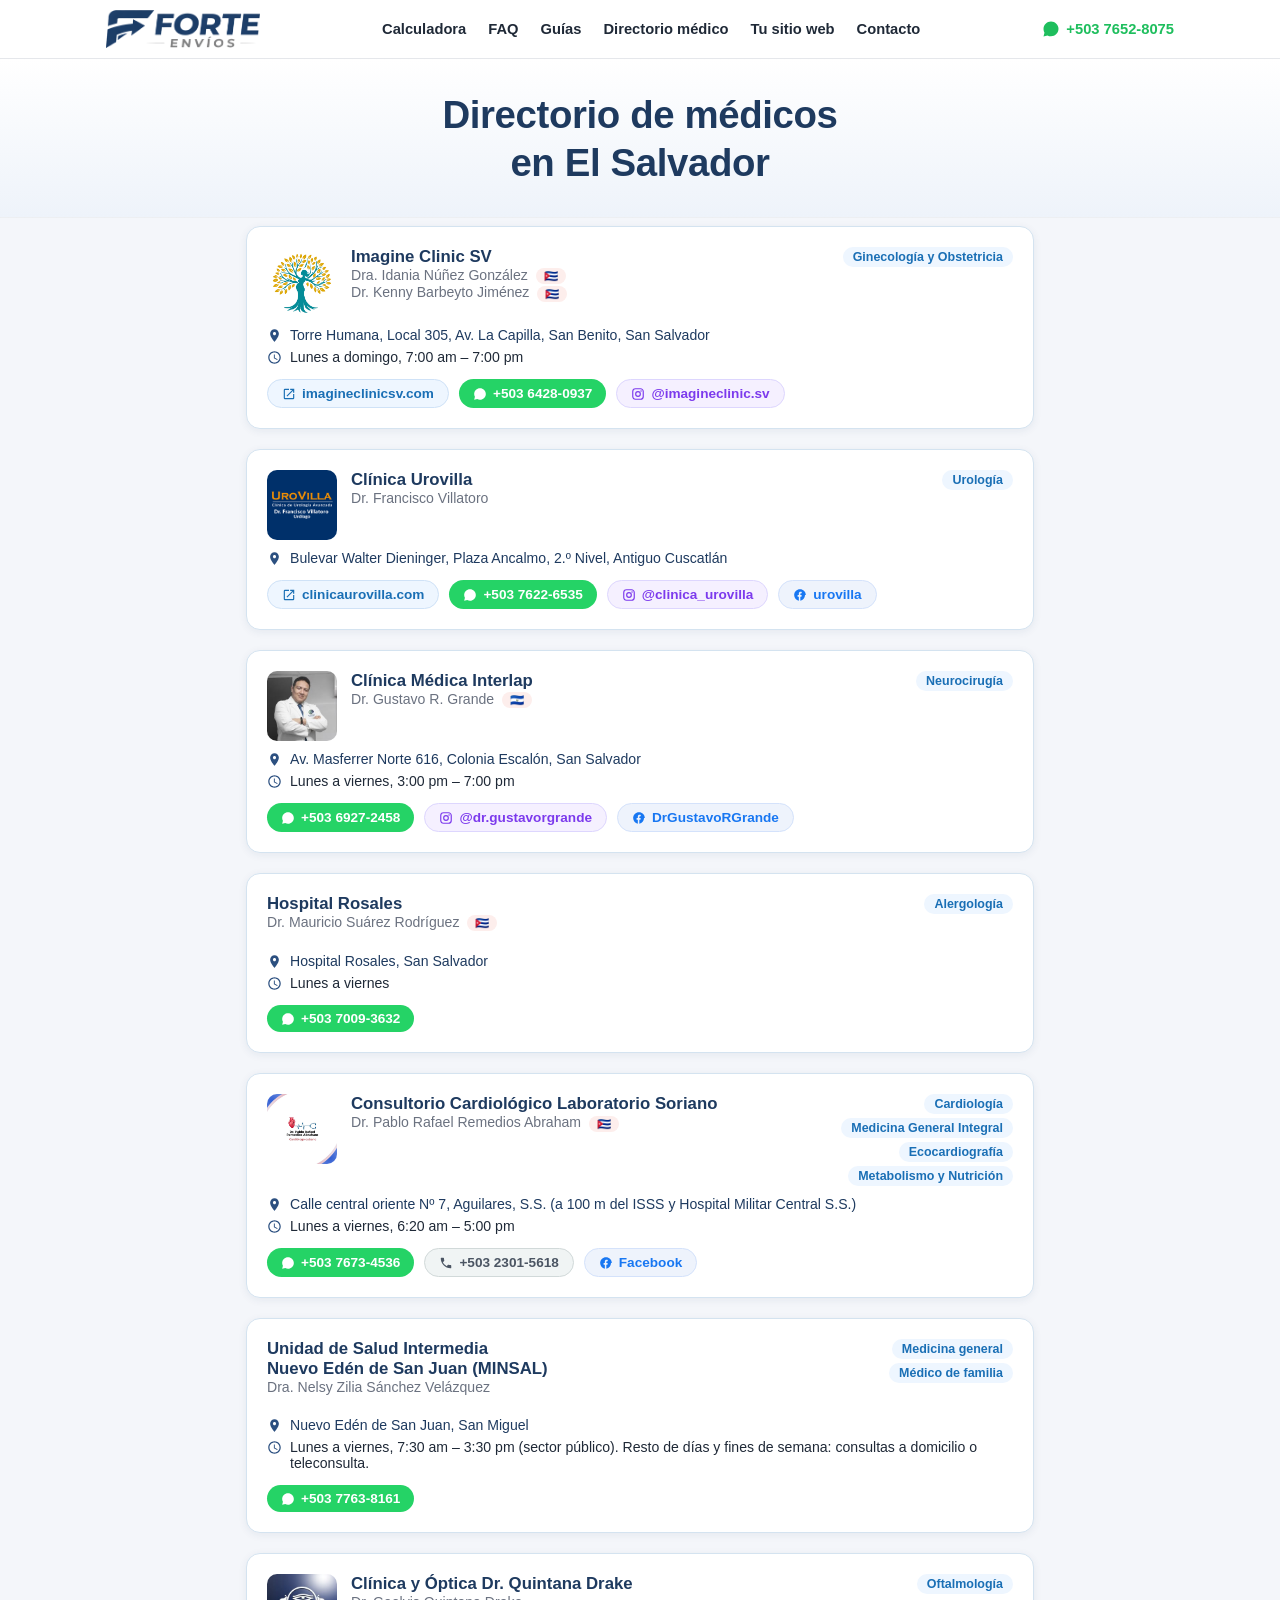
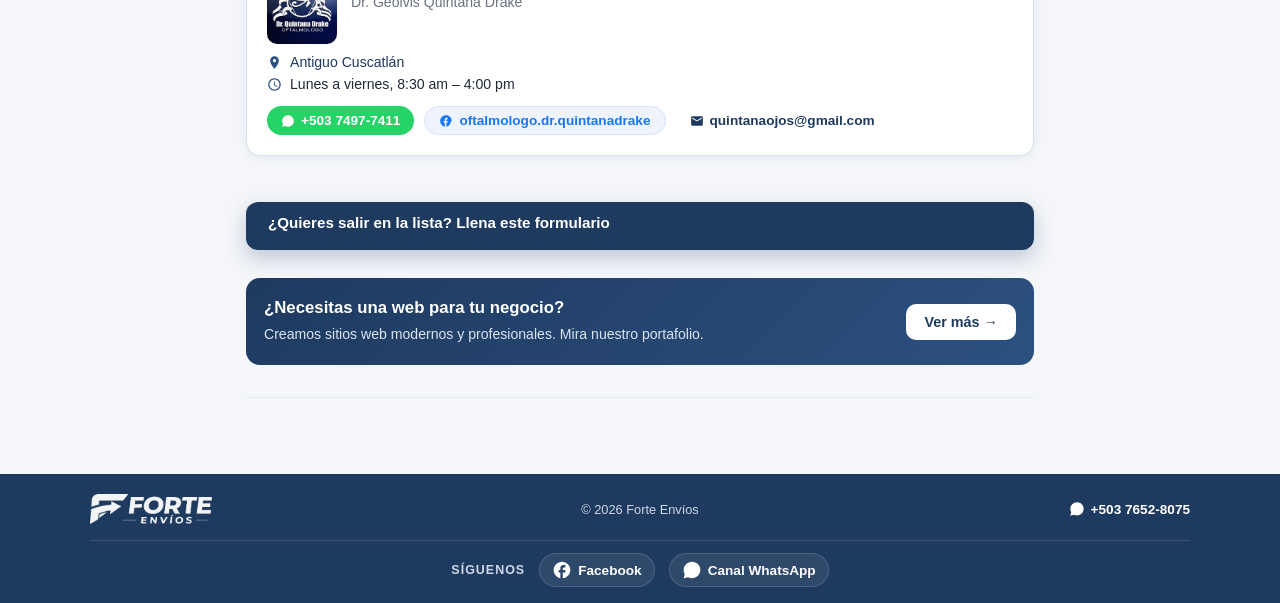
==== directorio-medicos/index.html @ c2eec3a2 "directorio: añade Dra. Nelsy Sánchez y Dr. Quintana Drake; campo Origen y unifica enlaces Facebook" ====
<!DOCTYPE html>
<html lang="es">
<head>
  <meta charset="UTF-8" />
  <meta name="viewport" content="width=device-width, initial-scale=1.0" />
  <title>Directorio de médicos en El Salvador · Forte Envíos</title>
  <meta name="description" content="Directorio de médicos que ejercen en El Salvador. Encuentra especialistas o regístrate si eres profesional de la salud." />
  <meta name="theme-color" content="#1e3a5f" />
  <link rel="icon" type="image/png" href="../logo.png" />
  <link rel="stylesheet" href="../styles.css" />
</head>
<body>
  <header class="site-header">
    <div class="container header-inner">
      <a href="../index.html"><img src="../logo.png" alt="Forte Envíos" class="logo" /></a>
      <nav class="site-nav" id="siteNav" aria-label="Navegación principal">
        <a href="../index.html#calculadora" class="nav-link">Calculadora</a>
        <a href="../index.html#faq" class="nav-link">FAQ</a>
        <a href="../guias/index.html" class="nav-link">Guías</a>
        <a href="index.html" class="nav-link active">Directorio médico</a>
        <a href="../web/index.html" class="nav-link">Tu sitio web</a>
        <a href="../contacto.html" class="nav-link">Contacto</a>
      </nav>
      <div class="header-actions">
        <a href="https://wa.me/50376528075" target="_blank" rel="noopener" class="wa-link">
          <svg viewBox="0 0 24 24" width="18" height="18" fill="currentColor" aria-hidden="true"><path d="M17.5 14.4c-.3-.1-1.7-.8-1.9-.9-.3-.1-.5-.1-.7.1s-.8.9-.9 1.1c-.2.2-.3.2-.6.1s-1.2-.4-2.2-1.4c-.8-.7-1.4-1.6-1.5-1.9-.2-.3 0-.4.1-.6.1-.1.3-.3.4-.5.1-.2.2-.3.3-.5.1-.2 0-.4 0-.5s-.7-1.7-1-2.3c-.3-.6-.5-.5-.7-.5h-.6c-.2 0-.5.1-.8.4-.3.3-1.1 1.1-1.1 2.6 0 1.5 1.1 3 1.3 3.2.2.2 2.2 3.3 5.3 4.7.7.3 1.3.5 1.7.6.7.2 1.4.2 1.9.1.6-.1 1.7-.7 2-1.4.3-.7.3-1.3.2-1.4-.1-.1-.3-.2-.6-.3zM12 2C6.5 2 2 6.5 2 12c0 1.8.5 3.5 1.3 4.9L2 22l5.3-1.4c1.4.8 3 1.2 4.7 1.2 5.5 0 10-4.5 10-10S17.5 2 12 2z"/></svg>
          <span class="wa-number">+503 7652-8075</span>
        </a>
        <button type="button" class="nav-burger" id="navBurger" aria-label="Abrir menú" aria-expanded="false" aria-controls="siteNav">
          <svg viewBox="0 0 24 24" width="22" height="22" fill="currentColor" aria-hidden="true"><path d="M3 18h18v-2H3v2zm0-5h18v-2H3v2zm0-7v2h18V6H3z"/></svg>
        </button>
      </div>
    </div>
  </header>

  <main>
    <section class="hero">
      <div class="container">
        <h1>Directorio de médicos<br />en El Salvador</h1>
      </div>
    </section>

    <section class="guias-wrap">
      <div class="container">

        <div class="dir-grid">

          <div class="dir-card">
            <div class="dir-card-header">
              <img src="logo-imagine.png" alt="Logo Imagine Clinic SV" class="dir-card-logo" />
              <div class="dir-card-header-text">
                <div class="dir-card-title-row">
                  <p class="dir-card-name"><a href="https://imagineclinicsv.com/" target="_blank" rel="noopener">Imagine Clinic SV</a></p>
                  <span class="dir-card-tag">Ginecología y Obstetricia</span>
                </div>
                <p class="dir-card-doctors">Dra. Idania Núñez González <span class="dir-card-flag">🇨🇺</span><br />Dr. Kenny Barbeyto Jiménez <span class="dir-card-flag">🇨🇺</span></p>
              </div>
            </div>
            <div class="dir-card-info">
              <div class="dir-card-row">
                <svg viewBox="0 0 24 24" width="15" height="15" fill="currentColor"><path d="M12 2C8.13 2 5 5.13 5 9c0 5.25 7 13 7 13s7-7.75 7-13c0-3.87-3.13-7-7-7zm0 9.5c-1.38 0-2.5-1.12-2.5-2.5s1.12-2.5 2.5-2.5 2.5 1.12 2.5 2.5-1.12 2.5-2.5 2.5z"/></svg>
                <span><a href="https://maps.app.goo.gl/qd75NjP4YkEw2wSQ6" target="_blank" rel="noopener">Torre Humana, Local 305, Av. La Capilla, San Benito, San Salvador</a></span>
              </div>
              <div class="dir-card-row">
                <svg viewBox="0 0 24 24" width="15" height="15" fill="currentColor"><path d="M11.99 2C6.47 2 2 6.48 2 12s4.47 10 9.99 10C17.52 22 22 17.52 22 12S17.52 2 11.99 2zM12 20c-4.42 0-8-3.58-8-8s3.58-8 8-8 8 3.58 8 8-3.58 8-8 8zm.5-13H11v6l5.25 3.15.75-1.23-4.5-2.67V7z"/></svg>
                <span>Lunes a domingo, 7:00 am – 7:00 pm</span>
              </div>
            </div>
            <div class="dir-card-links">
              <a href="https://imagineclinicsv.com/" target="_blank" rel="noopener" class="dir-card-link web">
                <svg viewBox="0 0 24 24" width="14" height="14" fill="currentColor"><path d="M19 19H5V5h7V3H5a2 2 0 0 0-2 2v14a2 2 0 0 0 2 2h14a2 2 0 0 0 2-2v-7h-2v7zM14 3v2h3.59l-9.83 9.83 1.41 1.41L19 6.41V10h2V3h-7z"/></svg>
                imagineclinicsv.com
              </a>
              <a href="https://wa.me/50364280937" target="_blank" rel="noopener" class="dir-card-link wa">
                <svg viewBox="0 0 24 24" width="14" height="14" fill="currentColor"><path d="M17.5 14.4c-.3-.1-1.7-.8-1.9-.9-.3-.1-.5-.1-.7.1s-.8.9-.9 1.1c-.2.2-.3.2-.6.1s-1.2-.4-2.2-1.4c-.8-.7-1.4-1.6-1.5-1.9-.2-.3 0-.4.1-.6.1-.1.3-.3.4-.5.1-.2.2-.3.3-.5.1-.2 0-.4 0-.5s-.7-1.7-1-2.3c-.3-.6-.5-.5-.7-.5h-.6c-.2 0-.5.1-.8.4-.3.3-1.1 1.1-1.1 2.6 0 1.5 1.1 3 1.3 3.2.2.2 2.2 3.3 5.3 4.7.7.3 1.3.5 1.7.6.7.2 1.4.2 1.9.1.6-.1 1.7-.7 2-1.4.3-.7.3-1.3.2-1.4-.1-.1-.3-.2-.6-.3zM12 2C6.5 2 2 6.5 2 12c0 1.8.5 3.5 1.3 4.9L2 22l5.3-1.4c1.4.8 3 1.2 4.7 1.2 5.5 0 10-4.5 10-10S17.5 2 12 2z"/></svg>
                +503 6428-0937
              </a>
              <a href="https://www.instagram.com/imagineclinic.sv" target="_blank" rel="noopener" class="dir-card-link ig">
                <svg viewBox="0 0 24 24" width="14" height="14" fill="currentColor"><path d="M7.8 2h8.4C19.4 2 22 4.6 22 7.8v8.4a5.8 5.8 0 0 1-5.8 5.8H7.8C4.6 22 2 19.4 2 16.2V7.8A5.8 5.8 0 0 1 7.8 2zm-.2 2A3.6 3.6 0 0 0 4 7.6v8.8C4 18.39 5.61 20 7.6 20h8.8a3.6 3.6 0 0 0 3.6-3.6V7.6C20 5.61 18.39 4 16.4 4H7.6zm9.65 1.5a1.25 1.25 0 0 1 1.25 1.25A1.25 1.25 0 0 1 17.25 8 1.25 1.25 0 0 1 16 6.75a1.25 1.25 0 0 1 1.25-1.25zM12 7a5 5 0 0 1 5 5 5 5 0 0 1-5 5 5 5 0 0 1-5-5 5 5 0 0 1 5-5zm0 2a3 3 0 0 0-3 3 3 3 0 0 0 3 3 3 3 0 0 0 3-3 3 3 0 0 0-3-3z"/></svg>
                @imagineclinic.sv
              </a>
            </div>
          </div>

          <div class="dir-card">
            <div class="dir-card-header">
              <img src="logo_urovilla.png" alt="Logo Clínica Urovilla" class="dir-card-logo" />
              <div class="dir-card-header-text">
                <div class="dir-card-title-row">
                  <p class="dir-card-name"><a href="https://clinicaurovilla.com/" target="_blank" rel="noopener">Clínica Urovilla</a></p>
                  <span class="dir-card-tag">Urología</span>
                </div>
                <p class="dir-card-doctors">Dr. Francisco Villatoro</p>
              </div>
            </div>
            <div class="dir-card-info">
              <div class="dir-card-row">
                <svg viewBox="0 0 24 24" width="15" height="15" fill="currentColor"><path d="M12 2C8.13 2 5 5.13 5 9c0 5.25 7 13 7 13s7-7.75 7-13c0-3.87-3.13-7-7-7zm0 9.5c-1.38 0-2.5-1.12-2.5-2.5s1.12-2.5 2.5-2.5 2.5 1.12 2.5 2.5-1.12 2.5-2.5 2.5z"/></svg>
                <span><a href="https://www.google.com/maps/search/?api=1&query=Clínica+Urovilla+Plaza+Ancalmo+Antiguo+Cuscatlán" target="_blank" rel="noopener">Bulevar Walter Dieninger, Plaza Ancalmo, 2.º Nivel, Antiguo Cuscatlán</a></span>
              </div>
            </div>
            <div class="dir-card-links">
              <a href="https://clinicaurovilla.com/" target="_blank" rel="noopener" class="dir-card-link web">
                <svg viewBox="0 0 24 24" width="14" height="14" fill="currentColor"><path d="M19 19H5V5h7V3H5a2 2 0 0 0-2 2v14a2 2 0 0 0 2 2h14a2 2 0 0 0 2-2v-7h-2v7zM14 3v2h3.59l-9.83 9.83 1.41 1.41L19 6.41V10h2V3h-7z"/></svg>
                clinicaurovilla.com
              </a>
              <a href="https://wa.me/50376226535" target="_blank" rel="noopener" class="dir-card-link wa">
                <svg viewBox="0 0 24 24" width="14" height="14" fill="currentColor"><path d="M17.5 14.4c-.3-.1-1.7-.8-1.9-.9-.3-.1-.5-.1-.7.1s-.8.9-.9 1.1c-.2.2-.3.2-.6.1s-1.2-.4-2.2-1.4c-.8-.7-1.4-1.6-1.5-1.9-.2-.3 0-.4.1-.6.1-.1.3-.3.4-.5.1-.2.2-.3.3-.5.1-.2 0-.4 0-.5s-.7-1.7-1-2.3c-.3-.6-.5-.5-.7-.5h-.6c-.2 0-.5.1-.8.4-.3.3-1.1 1.1-1.1 2.6 0 1.5 1.1 3 1.3 3.2.2.2 2.2 3.3 5.3 4.7.7.3 1.3.5 1.7.6.7.2 1.4.2 1.9.1.6-.1 1.7-.7 2-1.4.3-.7.3-1.3.2-1.4-.1-.1-.3-.2-.6-.3zM12 2C6.5 2 2 6.5 2 12c0 1.8.5 3.5 1.3 4.9L2 22l5.3-1.4c1.4.8 3 1.2 4.7 1.2 5.5 0 10-4.5 10-10S17.5 2 12 2z"/></svg>
                +503 7622-6535
              </a>
              <a href="https://www.instagram.com/clinica_urovilla" target="_blank" rel="noopener" class="dir-card-link ig">
                <svg viewBox="0 0 24 24" width="14" height="14" fill="currentColor"><path d="M7.8 2h8.4C19.4 2 22 4.6 22 7.8v8.4a5.8 5.8 0 0 1-5.8 5.8H7.8C4.6 22 2 19.4 2 16.2V7.8A5.8 5.8 0 0 1 7.8 2zm-.2 2A3.6 3.6 0 0 0 4 7.6v8.8C4 18.39 5.61 20 7.6 20h8.8a3.6 3.6 0 0 0 3.6-3.6V7.6C20 5.61 18.39 4 16.4 4H7.6zm9.65 1.5a1.25 1.25 0 0 1 1.25 1.25A1.25 1.25 0 0 1 17.25 8 1.25 1.25 0 0 1 16 6.75a1.25 1.25 0 0 1 1.25-1.25zM12 7a5 5 0 0 1 5 5 5 5 0 0 1-5 5 5 5 0 0 1-5-5 5 5 0 0 1 5-5zm0 2a3 3 0 0 0-3 3 3 3 0 0 0 3 3 3 3 0 0 0 3-3 3 3 0 0 0-3-3z"/></svg>
                @clinica_urovilla
              </a>
              <a href="https://www.facebook.com/urovilla" target="_blank" rel="noopener" class="dir-card-link fb">
                <svg viewBox="0 0 24 24" width="14" height="14" fill="currentColor"><path d="M22 12c0-5.52-4.48-10-10-10S2 6.48 2 12c0 4.84 3.44 8.87 8 9.8v-6.93H7.9V12H10V9.85c0-2.07 1.23-3.22 3.12-3.22.9 0 1.85.16 1.85.16v2.04h-1.04c-1.03 0-1.35.64-1.35 1.3V12h2.3l-.37 2.87h-1.93v6.93c4.56-.93 8-4.96 8-9.8z"/></svg>
                urovilla
              </a>
            </div>
          </div>

          <div class="dir-card">
            <div class="dir-card-header">
              <img src="gustavorgrande.jpg" alt="Logo Clínica Interlap" class="dir-card-logo" />
              <div class="dir-card-header-text">
                <div class="dir-card-title-row">
                  <p class="dir-card-name">Clínica Médica Interlap</p>
                  <span class="dir-card-tag">Neurocirugía</span>
                </div>
                <p class="dir-card-doctors">Dr. Gustavo R. Grande <span class="dir-card-flag">🇸🇻</span></p>
              </div>
            </div>
            <div class="dir-card-info">
              <div class="dir-card-row">
                <svg viewBox="0 0 24 24" width="15" height="15" fill="currentColor"><path d="M12 2C8.13 2 5 5.13 5 9c0 5.25 7 13 7 13s7-7.75 7-13c0-3.87-3.13-7-7-7zm0 9.5c-1.38 0-2.5-1.12-2.5-2.5s1.12-2.5 2.5-2.5 2.5 1.12 2.5 2.5-1.12 2.5-2.5 2.5z"/></svg>
                <span><a href="https://www.google.com/maps/search/?api=1&query=Av+Masferrer+Norte+616+Colonia+Escalón+San+Salvador" target="_blank" rel="noopener">Av. Masferrer Norte 616, Colonia Escalón, San Salvador</a></span>
              </div>
              <div class="dir-card-row">
                <svg viewBox="0 0 24 24" width="15" height="15" fill="currentColor"><path d="M11.99 2C6.47 2 2 6.48 2 12s4.47 10 9.99 10C17.52 22 22 17.52 22 12S17.52 2 11.99 2zM12 20c-4.42 0-8-3.58-8-8s3.58-8 8-8 8 3.58 8 8-3.58 8-8 8zm.5-13H11v6l5.25 3.15.75-1.23-4.5-2.67V7z"/></svg>
                <span>Lunes a viernes, 3:00 pm – 7:00 pm</span>
              </div>
            </div>
            <div class="dir-card-links">
              <a href="https://wa.me/50369272458" target="_blank" rel="noopener" class="dir-card-link wa">
                <svg viewBox="0 0 24 24" width="14" height="14" fill="currentColor"><path d="M17.5 14.4c-.3-.1-1.7-.8-1.9-.9-.3-.1-.5-.1-.7.1s-.8.9-.9 1.1c-.2.2-.3.2-.6.1s-1.2-.4-2.2-1.4c-.8-.7-1.4-1.6-1.5-1.9-.2-.3 0-.4.1-.6.1-.1.3-.3.4-.5.1-.2.2-.3.3-.5.1-.2 0-.4 0-.5s-.7-1.7-1-2.3c-.3-.6-.5-.5-.7-.5h-.6c-.2 0-.5.1-.8.4-.3.3-1.1 1.1-1.1 2.6 0 1.5 1.1 3 1.3 3.2.2.2 2.2 3.3 5.3 4.7.7.3 1.3.5 1.7.6.7.2 1.4.2 1.9.1.6-.1 1.7-.7 2-1.4.3-.7.3-1.3.2-1.4-.1-.1-.3-.2-.6-.3zM12 2C6.5 2 2 6.5 2 12c0 1.8.5 3.5 1.3 4.9L2 22l5.3-1.4c1.4.8 3 1.2 4.7 1.2 5.5 0 10-4.5 10-10S17.5 2 12 2z"/></svg>
                +503 6927-2458
              </a>
              <a href="https://www.instagram.com/dr.gustavorgrande" target="_blank" rel="noopener" class="dir-card-link ig">
                <svg viewBox="0 0 24 24" width="14" height="14" fill="currentColor"><path d="M7.8 2h8.4C19.4 2 22 4.6 22 7.8v8.4a5.8 5.8 0 0 1-5.8 5.8H7.8C4.6 22 2 19.4 2 16.2V7.8A5.8 5.8 0 0 1 7.8 2zm-.2 2A3.6 3.6 0 0 0 4 7.6v8.8C4 18.39 5.61 20 7.6 20h8.8a3.6 3.6 0 0 0 3.6-3.6V7.6C20 5.61 18.39 4 16.4 4H7.6zm9.65 1.5a1.25 1.25 0 0 1 1.25 1.25A1.25 1.25 0 0 1 17.25 8 1.25 1.25 0 0 1 16 6.75a1.25 1.25 0 0 1 1.25-1.25zM12 7a5 5 0 0 1 5 5 5 5 0 0 1-5 5 5 5 0 0 1-5-5 5 5 0 0 1 5-5zm0 2a3 3 0 0 0-3 3 3 3 0 0 0 3 3 3 3 0 0 0 3-3 3 3 0 0 0-3-3z"/></svg>
                @dr.gustavorgrande
              </a>
              <a href="https://www.facebook.com/DrGustavoRGrande" target="_blank" rel="noopener" class="dir-card-link fb">
                <svg viewBox="0 0 24 24" width="14" height="14" fill="currentColor"><path d="M22 12c0-5.52-4.48-10-10-10S2 6.48 2 12c0 4.84 3.44 8.87 8 9.8v-6.93H7.9V12H10V9.85c0-2.07 1.23-3.22 3.12-3.22.9 0 1.85.16 1.85.16v2.04h-1.04c-1.03 0-1.35.64-1.35 1.3V12h2.3l-.37 2.87h-1.93v6.93c4.56-.93 8-4.96 8-9.8z"/></svg>
                DrGustavoRGrande
              </a>
            </div>
          </div>

          <div class="dir-card">
            <div class="dir-card-header">
              <div class="dir-card-header-text">
                <div class="dir-card-title-row">
                  <p class="dir-card-name">Hospital Rosales</p>
                  <span class="dir-card-tag">Alergología</span>
                </div>
                <p class="dir-card-doctors">Dr. Mauricio Suárez Rodríguez <span class="dir-card-flag">🇨🇺</span></p>
              </div>
            </div>
            <div class="dir-card-info">
              <div class="dir-card-row">
                <svg viewBox="0 0 24 24" width="15" height="15" fill="currentColor"><path d="M12 2C8.13 2 5 5.13 5 9c0 5.25 7 13 7 13s7-7.75 7-13c0-3.87-3.13-7-7-7zm0 9.5c-1.38 0-2.5-1.12-2.5-2.5s1.12-2.5 2.5-2.5 2.5 1.12 2.5 2.5-1.12 2.5-2.5 2.5z"/></svg>
                <span><a href="https://maps.app.goo.gl/Pau7nBeezrqcH7m1A" target="_blank" rel="noopener">Hospital Rosales, San Salvador</a></span>
              </div>
              <div class="dir-card-row">
                <svg viewBox="0 0 24 24" width="15" height="15" fill="currentColor"><path d="M11.99 2C6.47 2 2 6.48 2 12s4.47 10 9.99 10C17.52 22 22 17.52 22 12S17.52 2 11.99 2zM12 20c-4.42 0-8-3.58-8-8s3.58-8 8-8 8 3.58 8 8-3.58 8-8 8zm.5-13H11v6l5.25 3.15.75-1.23-4.5-2.67V7z"/></svg>
                <span>Lunes a viernes</span>
              </div>
            </div>
            <div class="dir-card-links">
              <a href="https://wa.me/50370093632" target="_blank" rel="noopener" class="dir-card-link wa">
                <svg viewBox="0 0 24 24" width="14" height="14" fill="currentColor"><path d="M17.5 14.4c-.3-.1-1.7-.8-1.9-.9-.3-.1-.5-.1-.7.1s-.8.9-.9 1.1c-.2.2-.3.2-.6.1s-1.2-.4-2.2-1.4c-.8-.7-1.4-1.6-1.5-1.9-.2-.3 0-.4.1-.6.1-.1.3-.3.4-.5.1-.2.2-.3.3-.5.1-.2 0-.4 0-.5s-.7-1.7-1-2.3c-.3-.6-.5-.5-.7-.5h-.6c-.2 0-.5.1-.8.4-.3.3-1.1 1.1-1.1 2.6 0 1.5 1.1 3 1.3 3.2.2.2 2.2 3.3 5.3 4.7.7.3 1.3.5 1.7.6.7.2 1.4.2 1.9.1.6-.1 1.7-.7 2-1.4.3-.7.3-1.3.2-1.4-.1-.1-.3-.2-.6-.3zM12 2C6.5 2 2 6.5 2 12c0 1.8.5 3.5 1.3 4.9L2 22l5.3-1.4c1.4.8 3 1.2 4.7 1.2 5.5 0 10-4.5 10-10S17.5 2 12 2z"/></svg>
                +503 7009-3632
              </a>
            </div>
          </div>

          <!-- Dr. Pablo Rafael Remedios Abraham -->
          <div class="dir-card">
            <div class="dir-card-header">
              <img src="pablorafael.jpg" alt="Dr. Pablo Rafael Remedios Abraham" class="dir-card-logo" />
              <div class="dir-card-header-text">
                <div class="dir-card-title-row" style="align-items:flex-start">
                  <div>
                    <p class="dir-card-name"><a href="https://www.facebook.com/share/18sqmygfj1/" target="_blank" rel="noopener">Consultorio Cardiológico Laboratorio Soriano</a></p>
                    <p class="dir-card-doctors">Dr. Pablo Rafael Remedios Abraham <span class="dir-card-flag">🇨🇺</span></p>
                  </div>
                  <div style="display:flex;flex-direction:column;align-items:flex-end;gap:4px;flex-shrink:0">
                    <span class="dir-card-tag">Cardiología</span>
                    <span class="dir-card-tag">Medicina General Integral</span>
                    <span class="dir-card-tag">Ecocardiografía</span>
                    <span class="dir-card-tag">Metabolismo y Nutrición</span>
                  </div>
                </div>
              </div>
            </div>
            <div class="dir-card-info">
              <div class="dir-card-row">
                <svg viewBox="0 0 24 24" width="15" height="15" fill="currentColor"><path d="M12 2C8.13 2 5 5.13 5 9c0 5.25 7 13 7 13s7-7.75 7-13c0-3.87-3.13-7-7-7zm0 9.5c-1.38 0-2.5-1.12-2.5-2.5s1.12-2.5 2.5-2.5 2.5 1.12 2.5 2.5-1.12 2.5-2.5 2.5z"/></svg>
                <span><a href="https://www.google.com/maps/search/?api=1&query=Calle+central+oriente+Nº+7+Aguilares+San+Salvador" target="_blank" rel="noopener">Calle central oriente Nº 7, Aguilares, S.S. (a 100 m del ISSS y Hospital Militar Central S.S.)</a></span>
              </div>
              <div class="dir-card-row">
                <svg viewBox="0 0 24 24" width="15" height="15" fill="currentColor"><path d="M11.99 2C6.47 2 2 6.48 2 12s4.47 10 9.99 10C17.52 22 22 17.52 22 12S17.52 2 11.99 2zM12 20c-4.42 0-8-3.58-8-8s3.58-8 8-8 8 3.58 8 8-3.58 8-8 8zm.5-13H11v6l5.25 3.15.75-1.23-4.5-2.67V7z"/></svg>
                <span>Lunes a viernes, 6:20 am – 5:00 pm</span>
              </div>
            </div>
            <div class="dir-card-links">
              <a href="https://wa.me/50376734536" target="_blank" rel="noopener" class="dir-card-link wa">
                <svg viewBox="0 0 24 24" width="14" height="14" fill="currentColor"><path d="M17.5 14.4c-.3-.1-1.7-.8-1.9-.9-.3-.1-.5-.1-.7.1s-.8.9-.9 1.1c-.2.2-.3.2-.6.1s-1.2-.4-2.2-1.4c-.8-.7-1.4-1.6-1.5-1.9-.2-.3 0-.4.1-.6.1-.1.3-.3.4-.5.1-.2.2-.3.3-.5.1-.2 0-.4 0-.5s-.7-1.7-1-2.3c-.3-.6-.5-.5-.7-.5h-.6c-.2 0-.5.1-.8.4-.3.3-1.1 1.1-1.1 2.6 0 1.5 1.1 3 1.3 3.2.2.2 2.2 3.3 5.3 4.7.7.3 1.3.5 1.7.6.7.2 1.4.2 1.9.1.6-.1 1.7-.7 2-1.4.3-.7.3-1.3.2-1.4-.1-.1-.3-.2-.6-.3zM12 2C6.5 2 2 6.5 2 12c0 1.8.5 3.5 1.3 4.9L2 22l5.3-1.4c1.4.8 3 1.2 4.7 1.2 5.5 0 10-4.5 10-10S17.5 2 12 2z"/></svg>
                +503 7673-4536
              </a>
              <a href="tel:+50323015618" class="dir-card-link tel">
                <svg viewBox="0 0 24 24" width="14" height="14" fill="currentColor"><path d="M6.62 10.79c1.44 2.83 3.76 5.14 6.59 6.59l2.2-2.2c.27-.27.67-.36 1.02-.24 1.12.37 2.33.57 3.57.57.55 0 1 .45 1 1V20c0 .55-.45 1-1 1-9.39 0-17-7.61-17-17 0-.55.45-1 1-1h3.5c.55 0 1 .45 1 1 0 1.25.2 2.45.57 3.57.11.35.03.74-.25 1.02l-2.2 2.2z"/></svg>
                +503 2301-5618
              </a>
              <a href="https://www.facebook.com/share/18sqmygfj1/" target="_blank" rel="noopener" class="dir-card-link fb">
                <svg viewBox="0 0 24 24" width="14" height="14" fill="currentColor"><path d="M22 12c0-5.52-4.48-10-10-10S2 6.48 2 12c0 4.84 3.44 8.87 8 9.8v-6.93H7.9V12H10V9.85c0-2.07 1.23-3.22 3.12-3.22.9 0 1.85.16 1.85.16v2.04h-1.04c-1.03 0-1.35.64-1.35 1.3V12h2.3l-.37 2.87h-1.93v6.93c4.56-.93 8-4.96 8-9.8z"/></svg>
                Facebook
              </a>
            </div>
          </div>

          <div class="dir-card">
            <div class="dir-card-header">
              <div class="dir-card-header-text">
                <div class="dir-card-title-row" style="align-items:flex-start">
                  <div>
                    <p class="dir-card-name">Unidad de Salud Intermedia<br />Nuevo Edén de San Juan (MINSAL)</p>
                    <p class="dir-card-doctors">Dra. Nelsy Zilia Sánchez Velázquez</p>
                  </div>
                  <div style="display:flex;flex-direction:column;align-items:flex-end;gap:4px;flex-shrink:0">
                    <span class="dir-card-tag">Medicina general</span>
                    <span class="dir-card-tag">Médico de familia</span>
                  </div>
                </div>
              </div>
            </div>
            <div class="dir-card-info">
              <div class="dir-card-row">
                <svg viewBox="0 0 24 24" width="15" height="15" fill="currentColor"><path d="M12 2C8.13 2 5 5.13 5 9c0 5.25 7 13 7 13s7-7.75 7-13c0-3.87-3.13-7-7-7zm0 9.5c-1.38 0-2.5-1.12-2.5-2.5s1.12-2.5 2.5-2.5 2.5 1.12 2.5 2.5-1.12 2.5-2.5 2.5z"/></svg>
                <span><a href="https://www.google.com/maps/search/?api=1&query=Unidad+de+Salud+Nuevo+Edén+de+San+Juan+San+Miguel" target="_blank" rel="noopener">Nuevo Edén de San Juan, San Miguel</a></span>
              </div>
              <div class="dir-card-row">
                <svg viewBox="0 0 24 24" width="15" height="15" fill="currentColor"><path d="M11.99 2C6.47 2 2 6.48 2 12s4.47 10 9.99 10C17.52 22 22 17.52 22 12S17.52 2 11.99 2zM12 20c-4.42 0-8-3.58-8-8s3.58-8 8-8 8 3.58 8 8-3.58 8-8 8zm.5-13H11v6l5.25 3.15.75-1.23-4.5-2.67V7z"/></svg>
                <span>Lunes a viernes, 7:30 am – 3:30 pm (sector público). Resto de días y fines de semana: consultas a domicilio o teleconsulta.</span>
              </div>
            </div>
            <div class="dir-card-links">
              <a href="https://wa.me/50377638161" target="_blank" rel="noopener" class="dir-card-link wa">
                <svg viewBox="0 0 24 24" width="14" height="14" fill="currentColor"><path d="M17.5 14.4c-.3-.1-1.7-.8-1.9-.9-.3-.1-.5-.1-.7.1s-.8.9-.9 1.1c-.2.2-.3.2-.6.1s-1.2-.4-2.2-1.4c-.8-.7-1.4-1.6-1.5-1.9-.2-.3 0-.4.1-.6.1-.1.3-.3.4-.5.1-.2.2-.3.3-.5.1-.2 0-.4 0-.5s-.7-1.7-1-2.3c-.3-.6-.5-.5-.7-.5h-.6c-.2 0-.5.1-.8.4-.3.3-1.1 1.1-1.1 2.6 0 1.5 1.1 3 1.3 3.2.2.2 2.2 3.3 5.3 4.7.7.3 1.3.5 1.7.6.7.2 1.4.2 1.9.1.6-.1 1.7-.7 2-1.4.3-.7.3-1.3.2-1.4-.1-.1-.3-.2-.6-.3zM12 2C6.5 2 2 6.5 2 12c0 1.8.5 3.5 1.3 4.9L2 22l5.3-1.4c1.4.8 3 1.2 4.7 1.2 5.5 0 10-4.5 10-10S17.5 2 12 2z"/></svg>
                +503 7763-8161
              </a>
            </div>
          </div>

          <div class="dir-card">
            <div class="dir-card-header">
              <img src="drquintanadrake.jpg" alt="Logo Clínica y Óptica Dr. Quintana Drake" class="dir-card-logo" />
              <div class="dir-card-header-text">
                <div class="dir-card-title-row">
                  <p class="dir-card-name"><a href="https://www.facebook.com/oftalmologo.dr.quintanadrake/" target="_blank" rel="noopener">Clínica y Óptica Dr. Quintana Drake</a></p>
                  <span class="dir-card-tag">Oftalmología</span>
                </div>
                <p class="dir-card-doctors">Dr. Geolvis Quintana Drake</p>
              </div>
            </div>
            <div class="dir-card-info">
              <div class="dir-card-row">
                <svg viewBox="0 0 24 24" width="15" height="15" fill="currentColor"><path d="M12 2C8.13 2 5 5.13 5 9c0 5.25 7 13 7 13s7-7.75 7-13c0-3.87-3.13-7-7-7zm0 9.5c-1.38 0-2.5-1.12-2.5-2.5s1.12-2.5 2.5-2.5 2.5 1.12 2.5 2.5-1.12 2.5-2.5 2.5z"/></svg>
                <span><a href="https://www.google.com/maps/search/?api=1&query=Clínica+y+Óptica+Dr+Quintana+Drake+Antiguo+Cuscatlán" target="_blank" rel="noopener">Antiguo Cuscatlán</a></span>
              </div>
              <div class="dir-card-row">
                <svg viewBox="0 0 24 24" width="15" height="15" fill="currentColor"><path d="M11.99 2C6.47 2 2 6.48 2 12s4.47 10 9.99 10C17.52 22 22 17.52 22 12S17.52 2 11.99 2zM12 20c-4.42 0-8-3.58-8-8s3.58-8 8-8 8 3.58 8 8-3.58 8-8 8zm.5-13H11v6l5.25 3.15.75-1.23-4.5-2.67V7z"/></svg>
                <span>Lunes a viernes, 8:30 am – 4:00 pm</span>
              </div>
            </div>
            <div class="dir-card-links">
              <a href="https://wa.me/50374977411" target="_blank" rel="noopener" class="dir-card-link wa">
                <svg viewBox="0 0 24 24" width="14" height="14" fill="currentColor"><path d="M17.5 14.4c-.3-.1-1.7-.8-1.9-.9-.3-.1-.5-.1-.7.1s-.8.9-.9 1.1c-.2.2-.3.2-.6.1s-1.2-.4-2.2-1.4c-.8-.7-1.4-1.6-1.5-1.9-.2-.3 0-.4.1-.6.1-.1.3-.3.4-.5.1-.2.2-.3.3-.5.1-.2 0-.4 0-.5s-.7-1.7-1-2.3c-.3-.6-.5-.5-.7-.5h-.6c-.2 0-.5.1-.8.4-.3.3-1.1 1.1-1.1 2.6 0 1.5 1.1 3 1.3 3.2.2.2 2.2 3.3 5.3 4.7.7.3 1.3.5 1.7.6.7.2 1.4.2 1.9.1.6-.1 1.7-.7 2-1.4.3-.7.3-1.3.2-1.4-.1-.1-.3-.2-.6-.3zM12 2C6.5 2 2 6.5 2 12c0 1.8.5 3.5 1.3 4.9L2 22l5.3-1.4c1.4.8 3 1.2 4.7 1.2 5.5 0 10-4.5 10-10S17.5 2 12 2z"/></svg>
                +503 7497-7411
              </a>
              <a href="https://www.facebook.com/oftalmologo.dr.quintanadrake/" target="_blank" rel="noopener" class="dir-card-link fb">
                <svg viewBox="0 0 24 24" width="14" height="14" fill="currentColor"><path d="M22 12c0-5.52-4.48-10-10-10S2 6.48 2 12c0 4.84 3.44 8.87 8 9.8v-6.93H7.9V12H10V9.85c0-2.07 1.23-3.22 3.12-3.22.9 0 1.85.16 1.85.16v2.04h-1.04c-1.03 0-1.35.64-1.35 1.3V12h2.3l-.37 2.87h-1.93v6.93c4.56-.93 8-4.96 8-9.8z"/></svg>
                oftalmologo.dr.quintanadrake
              </a>
              <a href="mailto:quintanaojos@gmail.com" class="dir-card-link mail">
                <svg viewBox="0 0 24 24" width="14" height="14" fill="currentColor"><path d="M20 4H4c-1.1 0-2 .9-2 2v12c0 1.1.9 2 2 2h16c1.1 0 2-.9 2-2V6c0-1.1-.9-2-2-2zm0 4-8 5-8-5V6l8 5 8-5v2z"/></svg>
                quintanaojos@gmail.com
              </a>
            </div>
          </div>

        </div>

        <a href="#registro" class="btn btn-navy dir-cta-btn">¿Quieres salir en la lista? Llena este formulario</a>

        <section class="guias-teaser" style="margin-top:28px">
          <div class="guias-teaser-text">
            <h3>¿Necesitas una web para tu negocio?</h3>
            <p>Creamos sitios web modernos y profesionales. Mira nuestro portafolio.</p>
          </div>
          <a href="../web/index.html" class="btn-guias">Ver más <span aria-hidden="true">→</span></a>
        </section>

        <hr class="dir-divider" />

        <div class="article" id="registro" style="display:none">
          <h2>Registro en el directorio</h2>
          <p>Completa el formulario y te escribiremos para confirmar tus datos antes de publicarlos. El directorio es completamente gratuito.</p>

          <form class="dir-form" id="dirForm">
            <div class="dir-field">
              <label for="nombre">Nombre completo</label>
              <input type="text" id="nombre" placeholder="Dr. / Dra." required />
            </div>

            <div class="dir-field">
              <label for="origen">Origen</label>
              <select id="origen" required>
                <option value="" disabled selected>Selecciona</option>
                <option>Cubano/a</option>
                <option>Salvadoreño/a</option>
              </select>
            </div>

            <div class="dir-field">
              <label for="clinica">Nombre de la clínica o consultorio (si aplica)</label>
              <input type="text" id="clinica" placeholder="Ej: Clínica San Rafael" />
            </div>

            <div class="dir-field">
              <label for="principal">¿Cómo quieres aparecer en el directorio?</label>
              <select id="principal" required>
                <option value="" disabled selected>Selecciona</option>
                <option value="nombre">Con mi nombre como médico</option>
                <option value="clinica">Con el nombre de mi clínica</option>
                <option value="ambos">Con ambos</option>
              </select>
            </div>

            <div class="dir-field">
              <label>Especialidad <span style="font-size:.85rem;color:#6b7280">(puedes marcar varias)</span></label>
              <div class="dir-checks">
                <label class="dir-check"><input type="checkbox" name="especialidad" value="Medicina general / Médico de familia" /> Medicina general / Médico de familia</label>
                <label class="dir-check"><input type="checkbox" name="especialidad" value="Pediatría" /> Pediatría</label>
                <label class="dir-check"><input type="checkbox" name="especialidad" value="Ginecología y Obstetricia" /> Ginecología y Obstetricia</label>
                <label class="dir-check"><input type="checkbox" name="especialidad" value="Cardiología" /> Cardiología</label>
                <label class="dir-check"><input type="checkbox" name="especialidad" value="Dermatología" /> Dermatología</label>
                <label class="dir-check"><input type="checkbox" name="especialidad" value="Oftalmología" /> Oftalmología</label>
                <label class="dir-check"><input type="checkbox" name="especialidad" value="Odontología" /> Odontología</label>
                <label class="dir-check"><input type="checkbox" name="especialidad" value="Psicología / Psiquiatría" /> Psicología / Psiquiatría</label>
                <label class="dir-check"><input type="checkbox" name="especialidad" value="Ortopedia y Traumatología" /> Ortopedia y Traumatología</label>
                <label class="dir-check"><input type="checkbox" name="especialidad" value="Neurología" /> Neurología</label>
                <label class="dir-check"><input type="checkbox" name="especialidad" value="Medicina interna" /> Medicina interna</label>
                <label class="dir-check"><input type="checkbox" name="especialidad" value="Cirugía general" /> Cirugía general</label>
                <label class="dir-check"><input type="checkbox" name="especialidad" value="Otra" id="otraCheck" /> Otra</label>
              </div>
            </div>

            <div class="dir-field" id="otraField" style="display:none">
              <label for="otraEsp">Especifica tu especialidad</label>
              <input type="text" id="otraEsp" placeholder="Especialidad" />
            </div>

            <div class="dir-field">
              <label for="zona">Zona o municipio donde atiendes</label>
              <input type="text" id="zona" placeholder="Ej: San Salvador, Santa Ana…" required />
            </div>

            <div class="dir-field">
              <label for="contacto">Teléfono o WhatsApp de contacto</label>
              <input type="tel" id="contacto" placeholder="+503 XXXX-XXXX" required />
            </div>

            <div class="dir-field">
              <label for="tipo">Tipo de consulta</label>
              <select id="tipo" required>
                <option value="" disabled selected>Selecciona</option>
                <option>Consulta privada</option>
                <option>Clínica</option>
                <option>Consulta privada y clínica</option>
              </select>
            </div>

            <div class="dir-field">
              <label for="horario">Horario aproximado</label>
              <input type="text" id="horario" placeholder="Ej: Lunes a viernes, 8am–5pm" />
            </div>

            <div class="dir-field">
              <label for="web">Sitio web (si tienes)</label>
              <input type="url" id="web" placeholder="https://…" />
            </div>

            <div class="dir-field">
              <label for="rrss">Redes sociales (si aplica)</label>
              <input type="text" id="rrss" placeholder="Ej: @nombre en Instagram, Facebook…" />
            </div>

            <div class="dir-checks">
              <label class="dir-check">
                <input type="checkbox" id="domicilio" />
                Hago consultas a domicilio
              </label>
              <label class="dir-check">
                <input type="checkbox" id="teleconsulta" />
                Hago teleconsulta
              </label>
            </div>

            <button type="submit" class="btn btn-navy dir-submit">
              <svg viewBox="0 0 24 24" width="18" height="18" fill="currentColor" aria-hidden="true"><path d="M17.5 14.4c-.3-.1-1.7-.8-1.9-.9-.3-.1-.5-.1-.7.1s-.8.9-.9 1.1c-.2.2-.3.2-.6.1s-1.2-.4-2.2-1.4c-.8-.7-1.4-1.6-1.5-1.9-.2-.3 0-.4.1-.6.1-.1.3-.3.4-.5.1-.2.2-.3.3-.5.1-.2 0-.4 0-.5s-.7-1.7-1-2.3c-.3-.6-.5-.5-.7-.5h-.6c-.2 0-.5.1-.8.4-.3.3-1.1 1.1-1.1 2.6 0 1.5 1.1 3 1.3 3.2.2.2 2.2 3.3 5.3 4.7.7.3 1.3.5 1.7.6.7.2 1.4.2 1.9.1.6-.1 1.7-.7 2-1.4.3-.7.3-1.3.2-1.4-.1-.1-.3-.2-.6-.3zM12 2C6.5 2 2 6.5 2 12c0 1.8.5 3.5 1.3 4.9L2 22l5.3-1.4c1.4.8 3 1.2 4.7 1.2 5.5 0 10-4.5 10-10S17.5 2 12 2z"/></svg>
              Enviar por WhatsApp
            </button>
          </form>
        </div>

      </div>
    </section>
  </main>

  <footer class="site-footer" id="contacto">
    <div class="container footer-inner">
      <img src="../logo.png" alt="Forte Envíos" class="logo-sm" />
      <span class="foot-copy">© <span id="year"></span> Forte Envíos</span>
      <a href="https://wa.me/50376528075" target="_blank" rel="noopener" class="foot-wa">
        <svg viewBox="0 0 24 24" width="16" height="16" fill="currentColor" aria-hidden="true"><path d="M17.5 14.4c-.3-.1-1.7-.8-1.9-.9-.3-.1-.5-.1-.7.1s-.8.9-.9 1.1c-.2.2-.3.2-.6.1s-1.2-.4-2.2-1.4c-.8-.7-1.4-1.6-1.5-1.9-.2-.3 0-.4.1-.6.1-.1.3-.3.4-.5.1-.2.2-.3.3-.5.1-.2 0-.4 0-.5s-.7-1.7-1-2.3c-.3-.6-.5-.5-.7-.5h-.6c-.2 0-.5.1-.8.4-.3.3-1.1 1.1-1.1 2.6 0 1.5 1.1 3 1.3 3.2.2.2 2.2 3.3 5.3 4.7.7.3 1.3.5 1.7.6.7.2 1.4.2 1.9.1.6-.1 1.7-.7 2-1.4.3-.7.3-1.3.2-1.4-.1-.1-.3-.2-.6-.3zM12 2C6.5 2 2 6.5 2 12c0 1.8.5 3.5 1.3 4.9L2 22l5.3-1.4c1.4.8 3 1.2 4.7 1.2 5.5 0 10-4.5 10-10S17.5 2 12 2z"/></svg>
        +503 7652-8075
      </a>
    </div>
    <div class="container foot-social">
      <span class="foot-social-label">Síguenos</span>
      <a href="https://www.facebook.com/profile.php?id=61582196583614" target="_blank" rel="noopener" class="foot-social-link" aria-label="Facebook">
        <svg viewBox="0 0 24 24" width="20" height="20" fill="currentColor" aria-hidden="true"><path d="M22 12c0-5.52-4.48-10-10-10S2 6.48 2 12c0 4.84 3.44 8.87 8 9.8V15H8v-3h2V9.5C10 7.57 11.57 6 13.5 6H16v3h-2c-.55 0-1 .45-1 1v2h3v3h-3v6.95c5.05-.5 9-4.76 9-9.95z"/></svg>
        <span>Facebook</span>
      </a>
      <a href="https://www.whatsapp.com/channel/0029Vb774k69MF8uhRZBeU0Q" target="_blank" rel="noopener" class="foot-social-link" aria-label="Canal de WhatsApp">
        <svg viewBox="0 0 24 24" width="20" height="20" fill="currentColor" aria-hidden="true"><path d="M17.5 14.4c-.3-.1-1.7-.8-1.9-.9-.3-.1-.5-.1-.7.1s-.8.9-.9 1.1c-.2.2-.3.2-.6.1s-1.2-.4-2.2-1.4c-.8-.7-1.4-1.6-1.5-1.9-.2-.3 0-.4.1-.6.1-.1.3-.3.4-.5.1-.2.2-.3.3-.5.1-.2 0-.4 0-.5s-.7-1.7-1-2.3c-.3-.6-.5-.5-.7-.5h-.6c-.2 0-.5.1-.8.4-.3.3-1.1 1.1-1.1 2.6 0 1.5 1.1 3 1.3 3.2.2.2 2.2 3.3 5.3 4.7.7.3 1.3.5 1.7.6.7.2 1.4.2 1.9.1.6-.1 1.7-.7 2-1.4.3-.7.3-1.3.2-1.4-.1-.1-.3-.2-.6-.3zM12 2C6.5 2 2 6.5 2 12c0 1.8.5 3.5 1.3 4.9L2 22l5.3-1.4c1.4.8 3 1.2 4.7 1.2 5.5 0 10-4.5 10-10S17.5 2 12 2z"/></svg>
        <span>Canal WhatsApp</span>
      </a>
    </div>
  </footer>

  <script src="../nav.js"></script>
  <script>
    document.getElementById('year').textContent = new Date().getFullYear();

    document.querySelector('.dir-cta-btn').addEventListener('click', function (e) {
      e.preventDefault();
      const registro = document.getElementById('registro');
      registro.style.display = 'block';
      registro.scrollIntoView({ behavior: 'smooth', block: 'start' });
    });

    document.getElementById('otraCheck').addEventListener('change', function () {
      document.getElementById('otraField').style.display = this.checked ? 'block' : 'none';
    });

    document.getElementById('dirForm').addEventListener('submit', function (e) {
      e.preventDefault();
      const nombre     = document.getElementById('nombre').value.trim();
      const origen     = document.getElementById('origen').value;
      const clinica    = document.getElementById('clinica').value.trim();
      const principal  = document.getElementById('principal').options[document.getElementById('principal').selectedIndex].text;
      const checkedEsps = [...document.querySelectorAll('input[name="especialidad"]:checked')].map(el => el.value);
      if (!checkedEsps.length) { alert('Por favor selecciona al menos una especialidad.'); return; }
      const otraEsp    = document.getElementById('otraEsp').value.trim();
      const especialidad = checkedEsps.map(e => e === 'Otra' && otraEsp ? otraEsp : e).join(', ');
      const zona       = document.getElementById('zona').value.trim();
      const contacto   = document.getElementById('contacto').value.trim();
      const tipo       = document.getElementById('tipo').value;
      const horario    = document.getElementById('horario').value.trim();
      const web        = document.getElementById('web').value.trim();
      const rrss       = document.getElementById('rrss').value.trim();
      const domicilio  = document.getElementById('domicilio').checked ? 'Sí' : 'No';
      const teleconsulta = document.getElementById('teleconsulta').checked ? 'Sí' : 'No';

      const msg = `*Registro Directorio Médico*\n\n*Nombre:* ${nombre}\n*Origen:* ${origen}\n*Clínica:* ${clinica || 'No indicado'}\n*Aparece como:* ${principal}\n*Especialidad:* ${especialidad}\n*Zona:* ${zona}\n*Contacto:* ${contacto}\n*Tipo de consulta:* ${tipo}\n*Horario:* ${horario || 'No indicado'}\n*Web:* ${web || 'No indicado'}\n*Redes sociales:* ${rrss || 'No indicado'}\n*A domicilio:* ${domicilio}\n*Teleconsulta:* ${teleconsulta}`;

      window.open('https://wa.me/50376528075?text=' + encodeURIComponent(msg), '_blank');
    });
  </script>
</body>
</html>
---- styles.css ----
/* ===== Base (mobile-first) ===== */
:root {
  --navy: #1e3a5f;
  --navy-dark: #17304e;
  --navy-light: #2c5080;
  --gray: #7d7d7d;
  --gray-light: #e5e7eb;
  --gray-bg: #f4f6fa;
  --text: #1f2937;
  --text-soft: #6b7280;
  --white: #ffffff;
  --wa: #25d366;
  --wa-dark: #1ebe5d;
  --shadow: 0 10px 30px rgba(30, 58, 95, 0.08);
  --radius: 14px;
}

* { box-sizing: border-box; }

html, body {
  margin: 0;
  padding: 0;
  font-family: -apple-system, BlinkMacSystemFont, "Segoe UI", Roboto, "Helvetica Neue", Arial, sans-serif;
  color: var(--text);
  background: var(--gray-bg);
  -webkit-font-smoothing: antialiased;
  -webkit-text-size-adjust: 100%;
}

body {
  display: flex;
  flex-direction: column;
  min-height: 100vh;
}
main { flex: 1; }

.container {
  width: 100%;
  max-width: 1100px;
  margin: 0 auto;
  padding: 0 16px;
}

a { color: var(--navy); text-decoration: none; }
a:hover { text-decoration: underline; }

/* ===== Header / Navbar ===== */
.site-header {
  background: var(--white);
  border-bottom: 1px solid var(--gray-light);
  position: sticky;
  top: 0;
  z-index: 10;
}
.header-inner {
  display: flex;
  align-items: center;
  justify-content: space-between;
  gap: 12px;
  padding-top: 10px;
  padding-bottom: 10px;
}
.logo {
  height: 38px;
  width: auto;
  display: block;
}
.wa-link {
  display: inline-flex;
  align-items: center;
  gap: 6px;
  color: var(--wa-dark);
  font-weight: 700;
  font-size: 0.92rem;
  white-space: nowrap;
}
.wa-link svg { flex: 0 0 auto; }

/* ===== Hero ===== */
.hero {
  background: linear-gradient(180deg, #ffffff 0%, #eef3fa 100%);
  padding: 22px 0 16px;
  text-align: center;
  border-bottom: 1px solid rgba(30, 58, 95, 0.08);
}
.hero h1 {
  font-size: 1.5rem;
  line-height: 1.25;
  margin: 0 0 10px;
  color: var(--navy);
  font-weight: 800;
  letter-spacing: -0.01em;
}
.hero .accent {
  color: var(--text-soft);
  font-weight: 600;
  font-size: 0.95rem;
  display: inline-block;
  margin-top: 6px;
}
.hero .lead {
  color: var(--text-soft);
  margin: 0;
  font-size: 0.92rem;
}

/* ===== Calculator ===== */
.calculator-wrap {
  padding: 8px 0 24px;
}
.calculator-wrap .container { max-width: 820px; }
.card {
  background: var(--white);
  border-radius: var(--radius);
  box-shadow: var(--shadow);
  padding: 16px 14px;
  border: 1px solid rgba(30, 58, 95, 0.06);
}
.calculator.card {
  box-shadow:
    0 0 0 2px rgba(30, 58, 95, 0.85),
    0 12px 32px rgba(30, 58, 95, 0.18);
  border-color: rgba(30, 58, 95, 0.9);
}
.calc-header {
  display: flex;
  flex-direction: row;
  align-items: center;
  justify-content: space-between;
  gap: 8px;
  flex-wrap: wrap;
  margin-bottom: 10px;
}
.calc-header h2 {
  font-size: 1rem;
  margin: 0;
  color: var(--navy);
  font-weight: 700;
}
.rate-pill {
  display: inline-flex;
  align-items: center;
  justify-content: center;
  gap: 6px;
  background: linear-gradient(135deg, #eef3fa 0%, #dde7f4 100%);
  color: var(--navy);
  padding: 5px 9px;
  border-radius: 999px;
  font-size: 0.74rem;
  font-weight: 700;
  white-space: nowrap;
  border: 1px solid rgba(30, 58, 95, 0.1);
}
.rate-dot {
  width: 10px;
  height: 10px;
  border-radius: 50%;
  background: #22c55e;
  box-shadow: 0 0 0 0 rgba(34, 197, 94, 0.6);
  animation: pulse 1.8s infinite;
  flex: 0 0 auto;
}
@keyframes pulse {
  0%   { box-shadow: 0 0 0 0 rgba(34, 197, 94, 0.5); }
  70%  { box-shadow: 0 0 0 8px rgba(34, 197, 94, 0); }
  100% { box-shadow: 0 0 0 0 rgba(34, 197, 94, 0); }
}
.rate-pill.stale .rate-dot { background: #f59e0b; }
.rate-pill.error .rate-dot { background: #ef4444; animation: none; }
.rate-pill.loading .rate-dot { background: #6b7280; }

/* Fields */
.field { margin-bottom: 10px; }
.field label {
  display: block;
  font-size: 0.78rem;
  font-weight: 600;
  color: var(--text-soft);
  margin-bottom: 4px;
  text-transform: uppercase;
  letter-spacing: 0.03em;
}
.input-group {
  position: relative;
  display: flex;
  align-items: stretch;
  border: 2px solid var(--gray-light);
  border-radius: 12px;
  background: var(--white);
  transition: border-color .15s, box-shadow .15s;
}
.input-group:focus-within {
  border-color: var(--navy);
  box-shadow: 0 0 0 4px rgba(30, 58, 95, 0.08);
}
.input-group input {
  flex: 1;
  border: 0;
  outline: 0;
  padding: 11px 12px;
  font-size: 1.1rem;
  font-weight: 700;
  color: var(--text);
  background: transparent;
  border-radius: 12px;
  width: 100%;
  min-width: 0;
}
.input-group .currency {
  display: inline-flex;
  align-items: center;
  padding: 0 14px;
  font-size: 0.85rem;
  font-weight: 700;
  color: var(--gray);
  background: #f8fafc;
  border-left: 1px solid var(--gray-light);
  border-top-right-radius: 10px;
  border-bottom-right-radius: 10px;
}
.hint {
  display: block;
  margin-top: 4px;
  color: var(--text-soft);
  font-size: 0.74rem;
}
.hint-right { text-align: right; }

.divider {
  position: relative;
  text-align: center;
  margin: 18px 0 14px;
}
.divider::before {
  content: "";
  position: absolute;
  top: 50%;
  left: 0; right: 0;
  height: 1px;
  background: var(--gray-light);
}
.divider span {
  position: relative;
  background: var(--white);
  padding: 0 12px;
  font-size: 0.78rem;
  color: var(--text-soft);
  font-weight: 700;
  letter-spacing: 0.08em;
  text-transform: uppercase;
}

.row { display: grid; gap: 10px; grid-template-columns: 1fr; }
.row-main {
  grid-template-columns: 1fr 1px 1fr;
  gap: 10px;
  margin-bottom: 4px;
}
.row-main .input-group input { padding: 10px 9px; font-size: 0.98rem; }
.row-main .input-group .currency { padding: 0 9px; font-size: 0.74rem; }
.row-main .field label { min-height: 2.4em; line-height: 1.2; }
.row-main .hint { min-height: 1em; }
.row-divider {
  background: var(--gray-light);
  align-self: stretch;
  margin: 2.4em 0 0;
}

.input-group .prefix {
  display: inline-flex; align-items: center;
  padding: 0 12px;
  font-weight: 700; color: var(--navy);
  background: #f8fafc;
  border-right: 1px solid var(--gray-light);
  border-top-left-radius: 10px;
  border-bottom-left-radius: 10px;
}

/* Summary */
.summary {
  margin-top: 4px;
  padding: 10px 12px;
  border-radius: 12px;
  background: #f8fafc;
  border: 1px solid var(--gray-light);
}
.summary-row {
  display: flex;
  justify-content: space-between;
  align-items: center;
  padding: 4px 0;
  font-size: 0.86rem;
  color: var(--text-soft);
}
.summary-row strong {
  color: var(--text);
  font-size: 0.95rem;
}
.summary-row.highlight {
  border-top: 1px dashed var(--gray-light);
  margin-top: 4px;
  padding-top: 8px;
}
.summary-row.highlight span { color: var(--navy); font-weight: 600; }
.summary-row.highlight strong { color: var(--navy); font-size: 1.05rem; transition: color .2s; }
.summary-row.sub { padding-top: 2px; padding-bottom: 2px; font-size: 0.78rem; }
.summary-row.sub strong { font-size: 0.84rem; font-weight: 600; color: var(--text-soft); }
.summary-row strong { white-space: nowrap; }
@media (max-width: 480px) {
  .summary-row.sub { align-items: flex-start; gap: 10px; }
  .summary-row.sub .wrap-mobile { display: block; }
}
@keyframes value-flash {
  0%   { background: rgba(37, 211, 102, 0); }
  30%  { background: rgba(37, 211, 102, 0.18); }
  100% { background: rgba(37, 211, 102, 0); }
}
.summary-row.highlight.flash {
  animation: value-flash .6s ease-out;
  border-radius: 6px;
}

/* Button */
.btn {
  display: inline-flex;
  align-items: center;
  justify-content: center;
  gap: 10px;
  width: 100%;
  padding: 13px 16px;
  margin-top: 12px;
  border-radius: 12px;
  font-size: 0.98rem;
  font-weight: 700;
  cursor: pointer;
  border: 0;
  text-decoration: none;
  transition: transform .1s, box-shadow .15s, background .15s;
  min-height: 48px;
}
.btn-whatsapp {
  background: var(--wa);
  color: white;
  box-shadow: 0 8px 20px rgba(37, 211, 102, 0.3);
}
.btn-whatsapp:hover {
  background: var(--wa-dark);
  text-decoration: none;
  transform: translateY(-1px);
  box-shadow: 0 12px 28px rgba(37, 211, 102, 0.45);
}
.btn-whatsapp:active { transform: translateY(1px); box-shadow: 0 6px 14px rgba(37, 211, 102, 0.35); }
.btn-whatsapp:not([aria-disabled="true"]) {
  animation: btn-pulse 2.4s ease-in-out infinite;
}
@keyframes btn-pulse {
  0%, 100% { box-shadow: 0 8px 20px rgba(37, 211, 102, 0.3); }
  50%      { box-shadow: 0 12px 28px rgba(37, 211, 102, 0.55); }
}
.btn-arrow {
  display: inline-block;
  font-size: 1.15rem;
  font-weight: 800;
  transition: transform .2s ease;
}
.btn-whatsapp:hover .btn-arrow { transform: translateX(4px); }
.btn:disabled, .btn[aria-disabled="true"] {
  opacity: 0.55;
  cursor: not-allowed;
  box-shadow: none;
  animation: none;
}
@media (prefers-reduced-motion: reduce) {
  .btn-whatsapp:not([aria-disabled="true"]) { animation: none; }
  .btn-arrow { transition: none; }
}

.disclaimer {
  font-size: 0.72rem;
  color: var(--text-soft);
  margin-top: 8px;
  text-align: center;
  line-height: 1.4;
}

/* Steps */
.steps {
  margin-top: 22px;
  padding: 18px;
  background: var(--white);
  border-radius: var(--radius);
  border: 1px solid var(--gray-light);
}
.steps h3 {
  margin: 0 0 10px;
  font-size: 1rem;
  color: var(--navy);
}
.steps ol {
  margin: 0;
  padding-left: 20px;
  color: var(--text-soft);
  font-size: 0.9rem;
  line-height: 1.55;
}
.steps li { margin-bottom: 6px; }
.steps strong { color: var(--text); }

/* Footer */
.site-footer {
  background: var(--navy);
  color: #cfd8e6;
  padding: 16px 0;
  margin-top: 20px;
}
.footer-inner {
  display: grid;
  grid-template-columns: 1fr auto 1fr;
  align-items: center;
  gap: 12px;
  font-size: 0.85rem;
}
.logo-sm {
  height: 30px;
  filter: brightness(0) invert(1);
  opacity: 0.95;
  justify-self: start;
}
.foot-copy {
  text-align: center;
  color: #cfd8e6;
  font-size: 0.8rem;
  white-space: nowrap;
}
.foot-wa {
  justify-self: end;
  display: inline-flex;
  align-items: center;
  gap: 6px;
  color: #ffffff;
  font-weight: 600;
  white-space: nowrap;
}
.foot-wa svg { flex: 0 0 auto; }

@media (max-width: 520px) {
  .footer-inner {
    grid-template-columns: auto auto;
    justify-content: space-between;
    row-gap: 8px;
  }
  .logo-sm { grid-row: 1; grid-column: 1; }
  .foot-wa { grid-row: 1; grid-column: 2; }
  .foot-copy {
    grid-row: 2;
    grid-column: 1 / -1;
    text-align: center;
    white-space: normal;
  }
}
.foot-contact { display: flex; flex-direction: column; gap: 4px; font-size: 0.85rem; }
.foot-contact a { color: #fff; font-weight: 600; }

.foot-social {
  display: flex;
  align-items: center;
  justify-content: center;
  flex-wrap: wrap;
  gap: 14px;
  margin-top: 12px;
  padding-top: 12px;
  border-top: 1px solid rgba(255, 255, 255, 0.12);
}
.foot-social-label {
  color: #cfd8e6;
  font-size: 0.78rem;
  font-weight: 700;
  letter-spacing: 0.08em;
  text-transform: uppercase;
}
.foot-social-link {
  display: inline-flex;
  align-items: center;
  gap: 6px;
  color: #ffffff;
  font-size: 0.85rem;
  font-weight: 600;
  padding: 6px 12px;
  border-radius: 999px;
  background: rgba(255, 255, 255, 0.08);
  border: 1px solid rgba(255, 255, 255, 0.14);
  transition: background .15s, border-color .15s, transform .1s;
}
.foot-social-link:hover {
  background: rgba(255, 255, 255, 0.16);
  border-color: rgba(255, 255, 255, 0.28);
  text-decoration: none;
  transform: translateY(-1px);
}
.foot-social-link svg { flex: 0 0 auto; }

/* ===== Tabs ===== */
.tabs {
  display: grid;
  grid-template-columns: 1fr 1fr;
  gap: 8px;
  margin-bottom: 14px;
  background: #eef3fa;
  padding: 6px;
  border-radius: 12px;
  border: 1px solid rgba(30, 58, 95, 0.08);
}
.tab {
  border: 0;
  background: transparent;
  padding: 10px 8px;
  font-size: 0.92rem;
  font-weight: 700;
  color: var(--text-soft);
  border-radius: 9px;
  cursor: pointer;
  display: inline-flex;
  align-items: center;
  justify-content: center;
  gap: 8px;
  transition: background .15s, color .15s, box-shadow .15s;
}
.tab svg { flex: 0 0 auto; }
.tab.active {
  background: var(--white);
  color: var(--navy);
  box-shadow: 0 2px 6px rgba(30, 58, 95, 0.08);
}
.hidden { display: none !important; }

/* ===== Info note ===== */
.info-note {
  display: flex;
  align-items: flex-start;
  gap: 8px;
  padding: 7px 10px;
  margin: 4px 0 6px;
  background: #eef6ff;
  border: 1px solid #cfe2f7;
  border-radius: 10px;
  color: #1e3a5f;
  font-size: 0.78rem;
  line-height: 1.3;
}
.info-note svg { flex: 0 0 auto; color: var(--navy); margin-top: 1px; }

/* ===== Offers (saldo móvil) ===== */
.panel-intro {
  margin: 0 0 10px;
  color: var(--text-soft);
  font-size: 0.86rem;
  line-height: 1.35;
}
.offers {
  display: grid;
  gap: 8px;
  grid-template-columns: 1fr;
  margin-bottom: 10px;
}
.offer {
  position: relative;
  display: grid;
  grid-template-columns: 1fr auto 1fr;
  align-items: center;
  gap: 10px;
  padding: 13px 16px;
  background: var(--white);
  border: 2px solid var(--gray-light);
  border-radius: 12px;
  cursor: pointer;
  font-family: inherit;
  transition: border-color .15s, transform .1s, box-shadow .15s;
}
.offer:hover { border-color: var(--navy-light); }
.offer.selected {
  border-color: var(--navy);
  box-shadow: 0 0 0 4px rgba(30, 58, 95, 0.08);
}
.offer:active { transform: translateY(1px); }
.offer.featured { border-color: var(--wa); background: #f0fdf4; }
.offer.featured .offer-arrow { color: var(--wa); opacity: 1; }
.offer.featured.selected { box-shadow: 0 0 0 4px rgba(37, 211, 102, 0.22); }
.offer-badge {
  position: absolute;
  top: -9px;
  right: 12px;
  background: var(--wa);
  color: white;
  font-size: 0.68rem;
  font-weight: 700;
  padding: 3px 8px;
  border-radius: 999px;
  letter-spacing: 0.04em;
  text-transform: uppercase;
  box-shadow: 0 2px 6px rgba(37, 211, 102, 0.35);
}
.offer-cup {
  font-size: 1.2rem;
  font-weight: 800;
  color: var(--navy);
  text-align: left;
}
.offer-cup small { font-size: 0.7rem; font-weight: 700; color: var(--gray); margin-left: 4px; }
.offer-arrow {
  color: var(--navy);
  font-size: 1.25rem;
  font-weight: 800;
  opacity: 0.6;
}
.offer-usd {
  font-size: 1.2rem;
  font-weight: 800;
  color: var(--navy);
  text-align: right;
}
.offer-usd small { font-size: 0.7rem; font-weight: 700; }

/* ===== FAQ ===== */
.faq {
  margin-top: 22px;
  padding: 18px;
  background: var(--white);
  border-radius: var(--radius);
  border: 1px solid var(--gray-light);
}
.faq h3 {
  margin: 0 0 10px;
  font-size: 1rem;
  color: var(--navy);
}
.faq-group { margin-top: 18px; }
.faq-group:first-of-type { margin-top: 4px; }
.faq-group h4 {
  margin: 0 0 2px;
  font-size: 0.74rem;
  font-weight: 700;
  color: var(--navy);
  letter-spacing: 0.1em;
  text-transform: uppercase;
  opacity: 0.85;
}
.faq-group > details {
  border-bottom: 1px solid var(--gray-light);
  padding: 10px 0;
}
.faq-group > details:last-of-type { border-bottom: 0; }
.faq summary {
  list-style: none;
  cursor: pointer;
  font-weight: 600;
  color: var(--text);
  font-size: 0.95rem;
  padding-right: 28px;
  position: relative;
  line-height: 1.4;
}
.faq summary::-webkit-details-marker { display: none; }
.faq summary::after {
  content: "+";
  position: absolute;
  right: 0;
  top: 50%;
  transform: translateY(-50%);
  font-size: 1.4rem;
  color: var(--navy);
  font-weight: 400;
  transition: transform .2s;
}
.faq details[open] summary::after { content: "−"; }
.faq p {
  margin: 8px 0 4px;
  color: var(--text-soft);
  font-size: 0.9rem;
  line-height: 1.55;
}

/* Nested details (listas largas plegables dentro de una FAQ) */
.faq-nested {
  margin-top: 10px;
  background: #f8fafc;
  border: 1px solid var(--gray-light);
  border-radius: 10px;
  padding: 6px 12px;
}
.faq-nested[open] { padding-bottom: 10px; }
.faq-nested > summary {
  font-size: 0.82rem;
  color: var(--text-soft);
  font-weight: 600;
  padding: 4px 24px 4px 0;
}
.faq-nested > summary::after { font-size: 1.15rem; }
.faq-nested > p {
  margin: 6px 0 2px;
  font-size: 0.84rem;
  line-height: 1.55;
}

/* ===== Delivery toggle ===== */
.delivery-toggle {
  display: grid;
  grid-template-columns: 1fr 1fr;
  gap: 5px;
  margin-bottom: 12px;
  background: #eef3fa;
  padding: 5px;
  border-radius: 10px;
  border: 1px solid rgba(30, 58, 95, 0.08);
}
.dtoggle {
  border: 0;
  background: transparent;
  padding: 8px 6px;
  font-size: 0.8rem;
  font-weight: 700;
  color: var(--text-soft);
  border-radius: 7px;
  cursor: pointer;
  display: inline-flex;
  align-items: center;
  justify-content: center;
  gap: 6px;
  transition: background .15s, color .15s, box-shadow .15s;
  font-family: inherit;
  line-height: 1.2;
}
.dtoggle svg { flex: 0 0 auto; }
.dtoggle.active {
  background: var(--white);
  color: var(--navy);
  box-shadow: 0 2px 6px rgba(30, 58, 95, 0.08);
}

/* ===== Efectivo options ===== */
.efectivo-options {
  display: flex;
  align-items: center;
  gap: 8px;
  margin-bottom: 10px;
  padding: 10px 12px;
  background: #f0f5fb;
  border-radius: 10px;
  border: 1px solid rgba(30, 58, 95, 0.1);
}

/* Currency toggle (CUP / USD) */
.currency-toggle {
  display: flex;
  align-items: center;
  gap: 6px;
  flex: 0 0 auto;
  flex-wrap: nowrap;
}
.currency-toggle-label {
  font-size: 0.7rem;
  font-weight: 700;
  color: var(--text-soft);
  text-transform: uppercase;
  letter-spacing: 0.04em;
  white-space: nowrap;
}
.ctoggle {
  border: 2px solid var(--gray-light);
  background: var(--white);
  padding: 4px 9px;
  font-size: 0.78rem;
  font-weight: 700;
  color: var(--text-soft);
  border-radius: 999px;
  cursor: pointer;
  transition: border-color .15s, color .15s, background .15s;
  font-family: inherit;
}
.ctoggle.active {
  border-color: var(--navy);
  color: var(--navy);
  background: #dde7f4;
}
@media (max-width: 479px) {
  .currency-toggle-label { display: none; }
}

/* Municipio section */
.municipio-section { flex: 1; min-width: 0; }
.municipio-label {
  position: absolute;
  width: 1px; height: 1px;
  overflow: hidden;
  clip: rect(0 0 0 0);
  white-space: nowrap;
}
.municipio-select {
  width: 100%;
  padding: 9px 28px 9px 10px;
  font-size: 0.84rem;
  font-weight: 600;
  font-family: inherit;
  color: var(--text);
  background: var(--white) url("data:image/svg+xml,%3Csvg xmlns='http://www.w3.org/2000/svg' width='16' height='16' viewBox='0 0 24 24' fill='%236b7280'%3E%3Cpath d='M7 10l5 5 5-5z'/%3E%3C/svg%3E") no-repeat right 8px center;
  border: 2px solid var(--gray-light);
  border-radius: 12px;
  appearance: none;
  -webkit-appearance: none;
  cursor: pointer;
  transition: border-color .15s, box-shadow .15s;
  outline: none;
}
.municipio-select:focus {
  border-color: var(--navy);
  box-shadow: 0 0 0 4px rgba(30, 58, 95, 0.08);
}
.municipio-select option[value=""] { color: var(--text-soft); }

/* FAQ list inside details */
.faq ul {
  margin: 8px 0 4px;
  padding-left: 20px;
  color: var(--text-soft);
  font-size: 0.9rem;
  line-height: 1.55;
}
.faq ul li { margin-bottom: 4px; }

/* ===== Tablet / Desktop ===== */
@media (min-width: 640px) {
  .hero { padding: 32px 0 20px; }
  .hero h1 { font-size: 2.1rem; }
  .hero .accent { font-size: 1.1rem; }
  .hero .lead { font-size: 1rem; }

  .card { padding: 28px 26px; }
  .calc-header h2 { font-size: 1.25rem; }
  .rate-pill { font-size: 0.88rem; padding: 8px 14px; }

  .row-main { gap: 14px; }
  .row-main .input-group input { padding: 14px 14px; font-size: 1.15rem; }
  .row-main .input-group .currency { padding: 0 14px; font-size: 0.85rem; }

  .efectivo-options { gap: 14px; }
  .currency-toggle { gap: 8px; }
  .currency-toggle-label { font-size: 0.74rem; letter-spacing: 0.06em; }
  .ctoggle { padding: 4px 14px; font-size: 0.82rem; }
  .municipio-select { padding: 10px 36px 10px 12px; font-size: 0.92rem; }

  .tab { font-size: 1rem; padding: 12px 14px; }
  .offers { grid-template-columns: 1fr 1fr; gap: 10px; margin-bottom: 14px; }
  .offer { padding: 14px 16px; }
  .offer-cup, .offer-usd { font-size: 1.25rem; }
  .offer-arrow { font-size: 1.3rem; }
  .panel-intro { margin-bottom: 14px; font-size: 0.92rem; }
  .info-note { padding: 8px 10px; font-size: 0.8rem; margin: 6px 0 10px; line-height: 1.35; }

  .footer-inner { padding: 4px 0; }
}

@media (min-width: 960px) {
  .hero h1 { font-size: 2.4rem; }
  .card { padding: 32px 32px; }
  .offers { grid-template-columns: repeat(4, 1fr); }
}

/* ===== Navbar ===== */
.header-actions {
  display: flex;
  align-items: center;
  gap: 10px;
}
.nav-link {
  font-weight: 600;
  font-size: 0.92rem;
  color: var(--text);
  transition: color .15s;
}
.nav-link:hover {
  color: var(--navy);
  text-decoration: none;
}
.nav-burger {
  display: inline-flex;
  align-items: center;
  justify-content: center;
  border: 0;
  background: transparent;
  color: var(--navy);
  padding: 6px;
  cursor: pointer;
  border-radius: 8px;
}
.nav-burger:hover { background: #eef3fa; }
.site-nav { display: none; }
.site-nav.open {
  display: flex;
  position: absolute;
  top: 100%;
  left: 0;
  right: 0;
  flex-direction: column;
  background: var(--white);
  border-bottom: 1px solid var(--gray-light);
  padding: 6px 16px 12px;
  box-shadow: 0 14px 28px rgba(30, 58, 95, 0.14);
}
.site-nav.open .nav-link {
  padding: 11px 4px;
  border-bottom: 1px solid var(--gray-bg);
  font-size: 0.95rem;
}
.site-nav.open .nav-link:last-child { border-bottom: 0; }
@media (min-width: 768px) {
  .site-nav {
    display: flex;
    align-items: center;
    gap: 22px;
  }
  .nav-burger { display: none; }
}
@media (max-width: 519px) {
  .wa-number { display: none; }
}

html { scroll-behavior: smooth; }
#calculadora, #faq, #contacto { scroll-margin-top: 72px; }

/* ===== Guías ===== */

/* Vitrina en la portada */
.guias-teaser {
  display: flex;
  align-items: center;
  justify-content: space-between;
  gap: 16px;
  flex-wrap: wrap;
  margin-top: 22px;
  padding: 20px 18px;
  background: linear-gradient(135deg, var(--navy) 0%, var(--navy-light) 100%);
  border-radius: var(--radius);
  color: var(--white);
}
.guias-teaser h3 {
  margin: 0 0 6px;
  font-size: 1.05rem;
  color: var(--white);
}
.guias-teaser p {
  margin: 0;
  color: #dbe5f1;
  font-size: 0.88rem;
  line-height: 1.5;
}
.btn-guias {
  flex: 0 0 auto;
  background: var(--white);
  color: var(--navy);
  font-weight: 700;
  font-size: 0.9rem;
  padding: 10px 18px;
  border-radius: 10px;
  white-space: nowrap;
  transition: transform .1s, box-shadow .15s;
}
.btn-guias:hover {
  text-decoration: none;
  transform: translateY(-1px);
  box-shadow: 0 8px 20px rgba(0, 0, 0, 0.2);
}

/* Listado de guías */
.guias-wrap { padding: 8px 0 24px; }
.guias-wrap .container { max-width: 820px; }
.guias-index {
  list-style: none;
  margin: 0 0 12px;
  padding: 0;
  background: var(--white);
  border: 1px solid var(--gray-light);
  border-radius: var(--radius);
  overflow: hidden;
}
.guias-index:empty,
.guias-index:not(:has(li)) { display: none; }
.guias-index li { border-bottom: 1px solid var(--gray-light); }
.guias-index li:last-child { border-bottom: 0; }
.guias-index a {
  display: flex;
  align-items: baseline;
  justify-content: space-between;
  gap: 12px;
  flex-wrap: wrap;
  padding: 14px 18px;
  font-weight: 600;
  color: var(--text);
}
.guias-index a:hover {
  color: var(--navy);
  background: #f8fafc;
  text-decoration: none;
}
.guia-tag {
  display: inline-block;
  background: #eef3fa;
  color: var(--navy);
  font-size: 0.68rem;
  font-weight: 700;
  text-transform: uppercase;
  letter-spacing: 0.06em;
  padding: 3px 8px;
  border-radius: 999px;
}
.guia-fecha {
  font-size: 0.74rem;
  color: var(--text-soft);
  font-weight: 400;
}
.guias-empty {
  background: var(--white);
  border: 1px dashed var(--gray-light);
  border-radius: var(--radius);
  padding: 28px 20px;
  text-align: center;
  color: var(--text-soft);
}
.guias-empty p {
  margin: 0 0 8px;
  font-size: 0.92rem;
  line-height: 1.5;
}
.guias-empty p:last-child { margin-bottom: 0; }

/* Página de contacto */
.contact-list {
  display: grid;
  gap: 12px;
  grid-template-columns: 1fr;
}
@media (min-width: 640px) {
  .contact-list { grid-template-columns: 1fr 1fr 1fr; }
}
.contact-card {
  display: block;
  background: var(--white);
  border: 1px solid var(--gray-light);
  border-radius: var(--radius);
  padding: 22px 18px;
  color: inherit;
  text-align: center;
  transition: border-color .15s, transform .1s, box-shadow .15s;
}
.contact-card:hover {
  text-decoration: none;
  border-color: var(--navy-light);
  transform: translateY(-2px);
  box-shadow: var(--shadow);
}
.contact-icon {
  width: 48px;
  height: 48px;
  border-radius: 50%;
  display: inline-flex;
  align-items: center;
  justify-content: center;
  margin-bottom: 10px;
}
.contact-icon.wa { background: #e9fbf0; color: var(--wa-dark); }
.contact-icon.fb { background: #e7f0fe; color: #1877f2; }
.contact-icon.ch { background: #eef3fa; color: var(--navy); }
.contact-card h2 {
  margin: 0 0 6px;
  font-size: 1.02rem;
  color: var(--navy);
}
.contact-card p {
  margin: 0 0 10px;
  font-size: 0.86rem;
  color: var(--text-soft);
  line-height: 1.5;
}
.contact-action {
  font-weight: 700;
  color: var(--navy);
  font-size: 0.9rem;
  white-space: nowrap;
}
.contact-card.card-wa .contact-action { color: var(--wa-dark); }
.contact-note {
  margin-top: 18px;
  text-align: center;
  color: var(--text-soft);
  font-size: 0.9rem;
}

/* Artículo */
.article {
  background: var(--white);
  border: 1px solid var(--gray-light);
  border-radius: var(--radius);
  padding: 24px 20px;
}
.article-back {
  display: inline-block;
  font-size: 0.85rem;
  font-weight: 600;
  margin-bottom: 14px;
}
.article h1 {
  font-size: 1.5rem;
  color: var(--navy);
  margin: 8px 0 4px;
  line-height: 1.25;
}
.article-meta {
  color: var(--text-soft);
  font-size: 0.8rem;
  margin: 0 0 16px;
}
.article h2 {
  font-size: 1.15rem;
  color: var(--navy);
  margin: 22px 0 8px;
}
.article h3 {
  font-size: 1.02rem;
  color: var(--navy);
  margin: 18px 0 6px;
}
.article p, .article ul, .article ol {
  color: var(--text);
  font-size: 0.95rem;
  line-height: 1.65;
}
.article figure {
  margin: 14px 0;
  text-align: center;
}
.article figure img {
  max-width: 100%;
  height: auto;
  border-radius: 10px;
}
.article figcaption {
  font-size: 0.78rem;
  color: var(--text-soft);
  margin-top: 6px;
}
.article .img-row {
  display: flex;
  gap: 14px;
  align-items: stretch;
  justify-content: center;
  flex-wrap: wrap;
}
.article .img-row figure {
  flex: 1;
  min-width: 220px;
  margin: 14px 0 0;
}
.article .img-row figure img { max-height: 130px; width: auto; }
.bank-logo {
  display: block;
  max-height: 170px;
  max-width: 100%;
  width: auto;
  margin: 14px auto 10px;
}
.info-box {
  margin: 20px 0;
  padding: 16px 20px;
  background: #f0faf4;
  border: 1px solid #a8d5b8;
  border-left: 4px solid #2e7d52;
  border-radius: 10px;
}
.info-box p { margin: 0 0 8px; font-size: 0.95rem; }
.info-box ul { margin: 0; padding-left: 18px; }
.article p a, .article ul a, .article ol a {
  color: #1a6fb5;
  text-decoration: underline;
  text-underline-offset: 3px;
}
.article p a:hover, .article ul a:hover, .article ol a:hover {
  color: var(--navy-dark);
}
.article-cta {
  margin-top: 26px;
  padding: 16px;
  background: #eef6ff;
  border: 1px solid #cfe2f7;
  border-radius: 12px;
}
.article-cta p { margin: 0 0 10px; font-size: 0.92rem; }
.btn-navy {
  background: var(--navy);
  color: var(--white);
  box-shadow: 0 8px 20px rgba(30, 58, 95, 0.25);
}
.btn-navy:hover {
  background: var(--navy-light);
  text-decoration: none;
}
@media (min-width: 640px) {
  .article { padding: 32px 36px; }
}

/* Directorio médico */
.dir-empty {
  text-align: center;
  padding: 32px 16px;
  color: var(--text-soft);
  font-size: 0.95rem;
  background: #f8fafc;
  border-radius: var(--radius);
  border: 1px dashed #c5d5e8;
  margin-bottom: 24px;
}
.dir-divider {
  border: none;
  border-top: 1px solid #e0e8f0;
  margin: 32px 0;
}
.dir-form { display: flex; flex-direction: column; gap: 16px; margin-top: 20px; }
.dir-field { display: flex; flex-direction: column; gap: 6px; }
.dir-field label { font-size: 0.88rem; font-weight: 600; color: var(--navy); }
.dir-field input, .dir-field select {
  padding: 10px 14px;
  border: 1px solid #c5d5e8;
  border-radius: 8px;
  font-size: 0.95rem;
  color: var(--text);
  background: #fff;
  outline: none;
  transition: border-color .2s;
}
.dir-field input:focus, .dir-field select:focus { border-color: var(--navy-light); }
.dir-checks { display: flex; flex-direction: column; gap: 10px; }
.dir-check { display: flex; align-items: center; gap: 8px; font-size: 0.92rem; cursor: pointer; }
.dir-check input[type="checkbox"] { width: 16px; height: 16px; accent-color: var(--navy); }
.dir-submit { display: flex; align-items: center; justify-content: center; gap: 8px; margin-top: 6px; padding: 12px 24px; font-size: 0.97rem; }
.dir-cta-btn { display: inline-block; margin-top: 14px; padding: 12px 22px; font-size: 0.95rem; }
.dir-grid { display: flex; flex-direction: column; gap: 20px; margin-bottom: 32px; max-width: 100%; }
.dir-card {
  background: #fff;
  border: 1px solid #d4e3f0;
  border-radius: 14px;
  padding: 20px;
  box-shadow: 0 2px 8px rgba(30,58,95,.07);
}
.dir-card-header { display: flex; align-items: flex-start; justify-content: space-between; gap: 12px; flex-wrap: wrap; margin-bottom: 10px; }
.dir-card-name { font-size: 1.05rem; font-weight: 700; color: var(--navy); margin: 0; }
.dir-card-name a { color: var(--navy); text-decoration: none; }
.dir-card-name a:hover { text-decoration: underline; }
.dir-card-tag { font-size: 0.78rem; font-weight: 600; background: #eef6ff; color: #1a6fb5; border-radius: 20px; padding: 3px 10px; white-space: nowrap; }
.dir-card-doctors { font-size: 0.88rem; color: var(--text-soft); margin: 0 0 12px; }
.dir-card-flag { display: inline-block; font-size: 0.72rem; font-weight: 600; background: #fdeeec; color: #c0392b; border-radius: 20px; padding: 1px 8px; margin-left: 4px; white-space: nowrap; vertical-align: middle; }
.dir-card-info { display: flex; flex-direction: column; gap: 6px; font-size: 0.88rem; color: var(--text); }
.dir-card-row { display: flex; align-items: flex-start; gap: 8px; }
.dir-card-row svg { flex-shrink: 0; margin-top: 1px; color: var(--navy-light); }
.dir-card-links { display: flex; gap: 10px; flex-wrap: wrap; margin-top: 14px; }
.dir-card-link {
  display: inline-flex; align-items: center; gap: 6px;
  font-size: 0.85rem; font-weight: 600;
  padding: 6px 14px; border-radius: 20px; text-decoration: none;
  transition: opacity .2s;
}
.dir-card-link:hover { opacity: .8; text-decoration: none; }
.dir-card-link.wa { background: #25d366; color: #fff; }
.dir-card-link.web { background: #eef6ff; color: #1a6fb5; border: 1px solid #cfe2f7; }
.dir-card-link.ig { background: #f5f0ff; color: #7c3aed; border: 1px solid #ddd6fe; }
.dir-card-link.fb { background: #eef3fc; color: #1877f2; border: 1px solid #d4e2fb; }
.dir-card-link.tel { background: #f0f4f4; color: #4b5563; border: 1px solid #d1d9d9; }
.dir-card-logo { width: 70px; height: 70px; object-fit: contain; border-radius: 10px; flex-shrink: 0; }
.dir-card-header { display: flex; align-items: flex-start; gap: 14px; flex-wrap: wrap; margin-bottom: 10px; }
.dir-card-header-text { flex: 1; min-width: 0; }
.dir-card-title-row { display: flex; align-items: center; justify-content: space-between; gap: 10px; flex-wrap: wrap; }
@media (min-width: 640px) {
  .dir-form { max-width: 560px; }
}

/* ===== Web portfolio ===== */
.web-portfolio {
  display: grid;
  gap: 16px;
  grid-template-columns: 1fr;
  margin: 20px 0;
}
.web-card {
  display: block;
  background: var(--white);
  border: 1px solid var(--gray-light);
  border-radius: 14px;
  padding: 20px;
  transition: border-color .15s, transform .1s, box-shadow .15s;
  color: inherit;
}
.web-card:hover {
  border-color: var(--navy-light);
  transform: translateY(-2px);
  box-shadow: var(--shadow);
  text-decoration: none;
}
.web-card-header {
  display: flex;
  align-items: center;
  justify-content: space-between;
  margin-bottom: 10px;
}
.web-card-logo {
  width: 48px;
  height: 48px;
  object-fit: contain;
  border-radius: 8px;
}
.web-card-logo-text {
  display: inline-flex;
  align-items: center;
  justify-content: center;
  background: #eef3fa;
  color: var(--navy);
  font-size: 1.6rem;
  font-weight: 800;
  border-radius: 8px;
}
.web-card-arrow {
  font-size: 1.3rem;
  color: var(--navy);
  font-weight: 800;
  opacity: 0.4;
  transition: opacity .15s, transform .15s;
}
.web-card:hover .web-card-arrow {
  opacity: 0.8;
  transform: translateX(3px);
}
.web-card-title {
  font-size: 1.02rem;
  font-weight: 700;
  color: var(--navy);
  margin: 0 0 4px;
}
.web-card-desc {
  font-size: 0.86rem;
  color: var(--text-soft);
  margin: 0;
  line-height: 1.4;
}
@media (min-width: 640px) {
  .web-portfolio { grid-template-columns: repeat(3, 1fr); }
}

/* Reduce motion */
@media (prefers-reduced-motion: reduce) {
  .rate-dot { animation: none; }
}
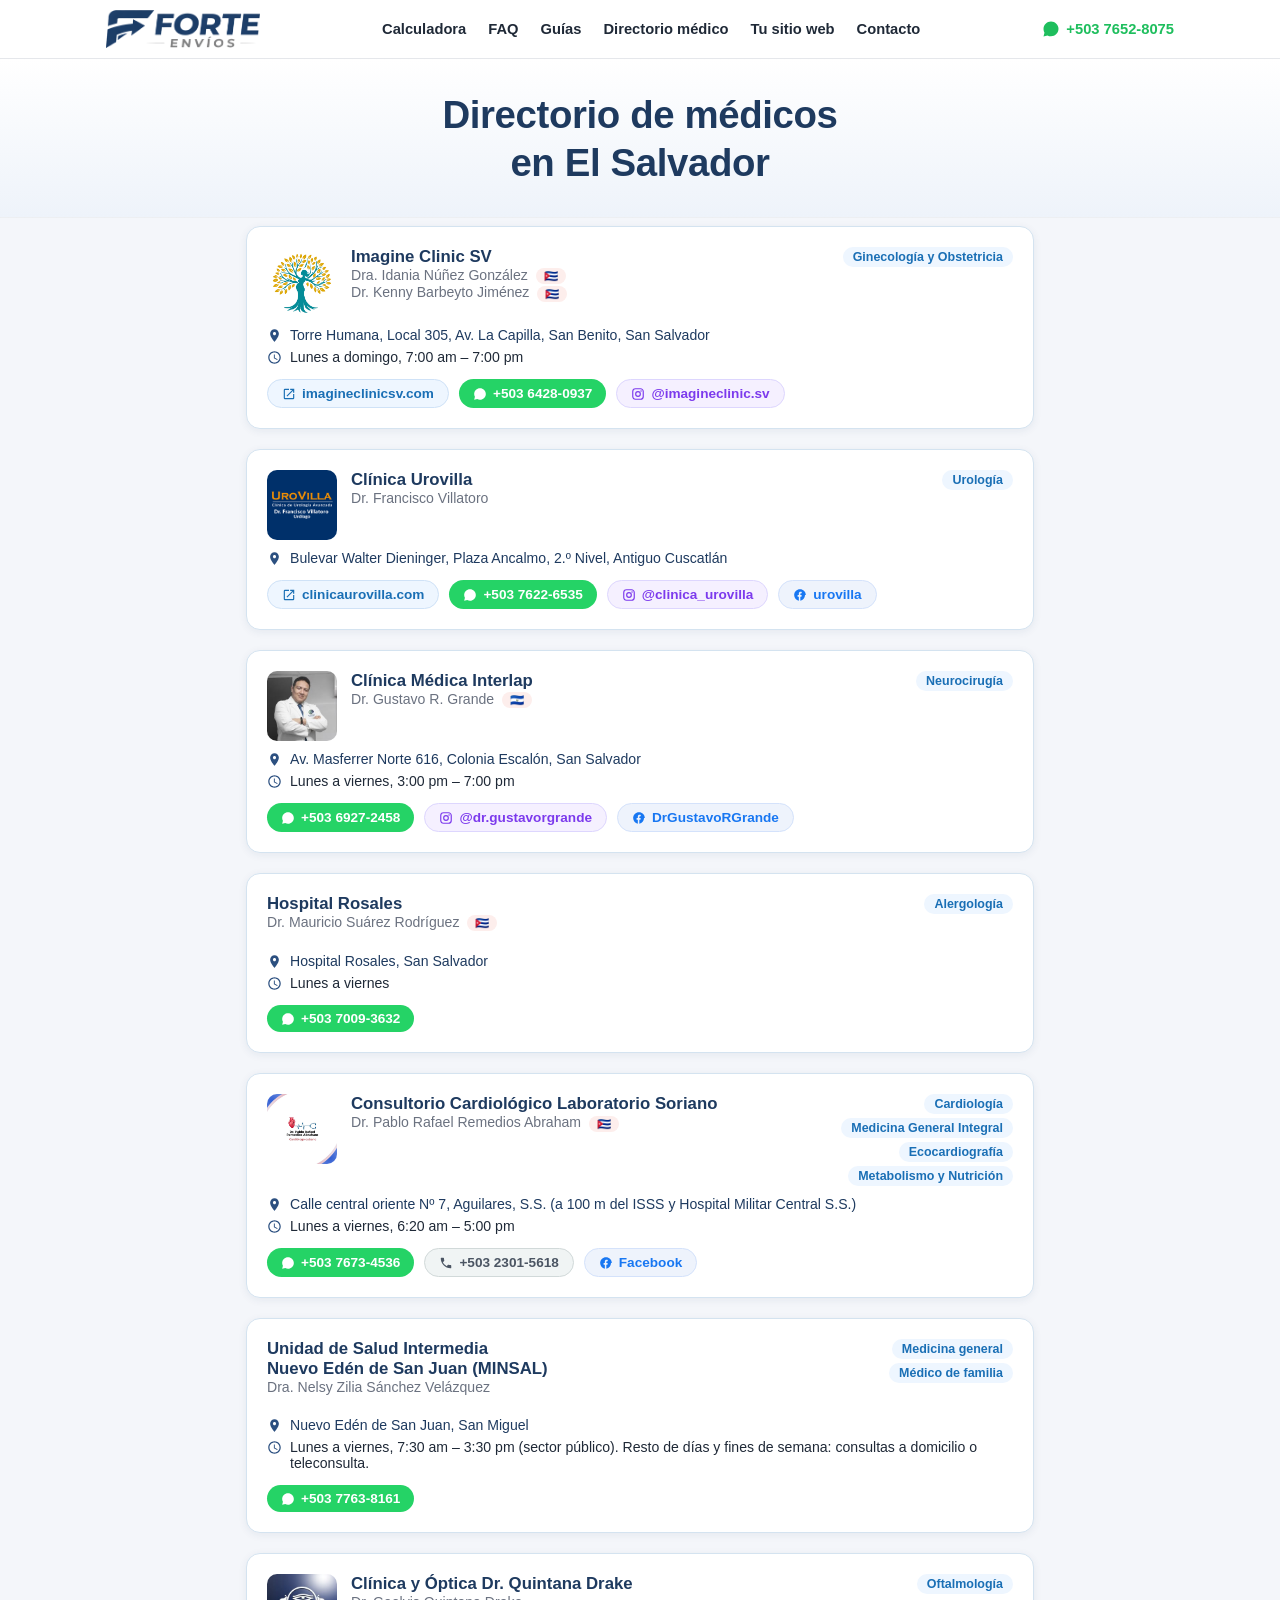
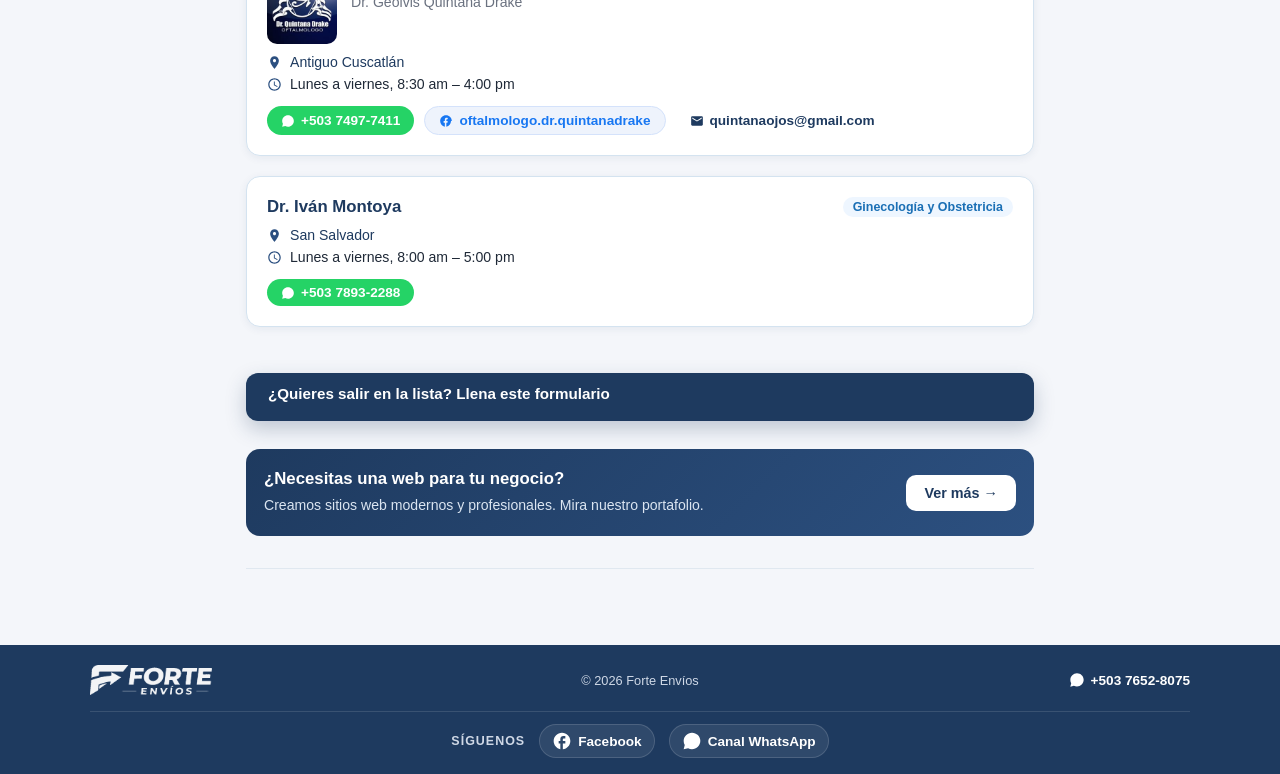
==== commit fc41da2f: "directorio: añade Dr. Iván Montoya" ====
--- a/directorio-medicos/index.html
+++ b/directorio-medicos/index.html
@@ -299,6 +299,33 @@
             </div>
           </div>
 
+          <div class="dir-card">
+            <div class="dir-card-header">
+              <div class="dir-card-header-text">
+                <div class="dir-card-title-row">
+                  <p class="dir-card-name">Dr. Iván Montoya</p>
+                  <span class="dir-card-tag">Ginecología y Obstetricia</span>
+                </div>
+              </div>
+            </div>
+            <div class="dir-card-info">
+              <div class="dir-card-row">
+                <svg viewBox="0 0 24 24" width="15" height="15" fill="currentColor"><path d="M12 2C8.13 2 5 5.13 5 9c0 5.25 7 13 7 13s7-7.75 7-13c0-3.87-3.13-7-7-7zm0 9.5c-1.38 0-2.5-1.12-2.5-2.5s1.12-2.5 2.5-2.5 2.5 1.12 2.5 2.5-1.12 2.5-2.5 2.5z"/></svg>
+                <span><a href="https://www.google.com/maps/search/?api=1&query=Ginecólogo+Iván+Montoya+San+Salvador" target="_blank" rel="noopener">San Salvador</a></span>
+              </div>
+              <div class="dir-card-row">
+                <svg viewBox="0 0 24 24" width="15" height="15" fill="currentColor"><path d="M11.99 2C6.47 2 2 6.48 2 12s4.47 10 9.99 10C17.52 22 22 17.52 22 12S17.52 2 11.99 2zM12 20c-4.42 0-8-3.58-8-8s3.58-8 8-8 8 3.58 8 8-3.58 8-8 8zm.5-13H11v6l5.25 3.15.75-1.23-4.5-2.67V7z"/></svg>
+                <span>Lunes a viernes, 8:00 am – 5:00 pm</span>
+              </div>
+            </div>
+            <div class="dir-card-links">
+              <a href="https://wa.me/50378932288" target="_blank" rel="noopener" class="dir-card-link wa">
+                <svg viewBox="0 0 24 24" width="14" height="14" fill="currentColor"><path d="M17.5 14.4c-.3-.1-1.7-.8-1.9-.9-.3-.1-.5-.1-.7.1s-.8.9-.9 1.1c-.2.2-.3.2-.6.1s-1.2-.4-2.2-1.4c-.8-.7-1.4-1.6-1.5-1.9-.2-.3 0-.4.1-.6.1-.1.3-.3.4-.5.1-.2.2-.3.3-.5.1-.2 0-.4 0-.5s-.7-1.7-1-2.3c-.3-.6-.5-.5-.7-.5h-.6c-.2 0-.5.1-.8.4-.3.3-1.1 1.1-1.1 2.6 0 1.5 1.1 3 1.3 3.2.2.2 2.2 3.3 5.3 4.7.7.3 1.3.5 1.7.6.7.2 1.4.2 1.9.1.6-.1 1.7-.7 2-1.4.3-.7.3-1.3.2-1.4-.1-.1-.3-.2-.6-.3zM12 2C6.5 2 2 6.5 2 12c0 1.8.5 3.5 1.3 4.9L2 22l5.3-1.4c1.4.8 3 1.2 4.7 1.2 5.5 0 10-4.5 10-10S17.5 2 12 2z"/></svg>
+                +503 7893-2288
+              </a>
+            </div>
+          </div>
+
         </div>
 
         <a href="#registro" class="btn btn-navy dir-cta-btn">¿Quieres salir en la lista? Llena este formulario</a>
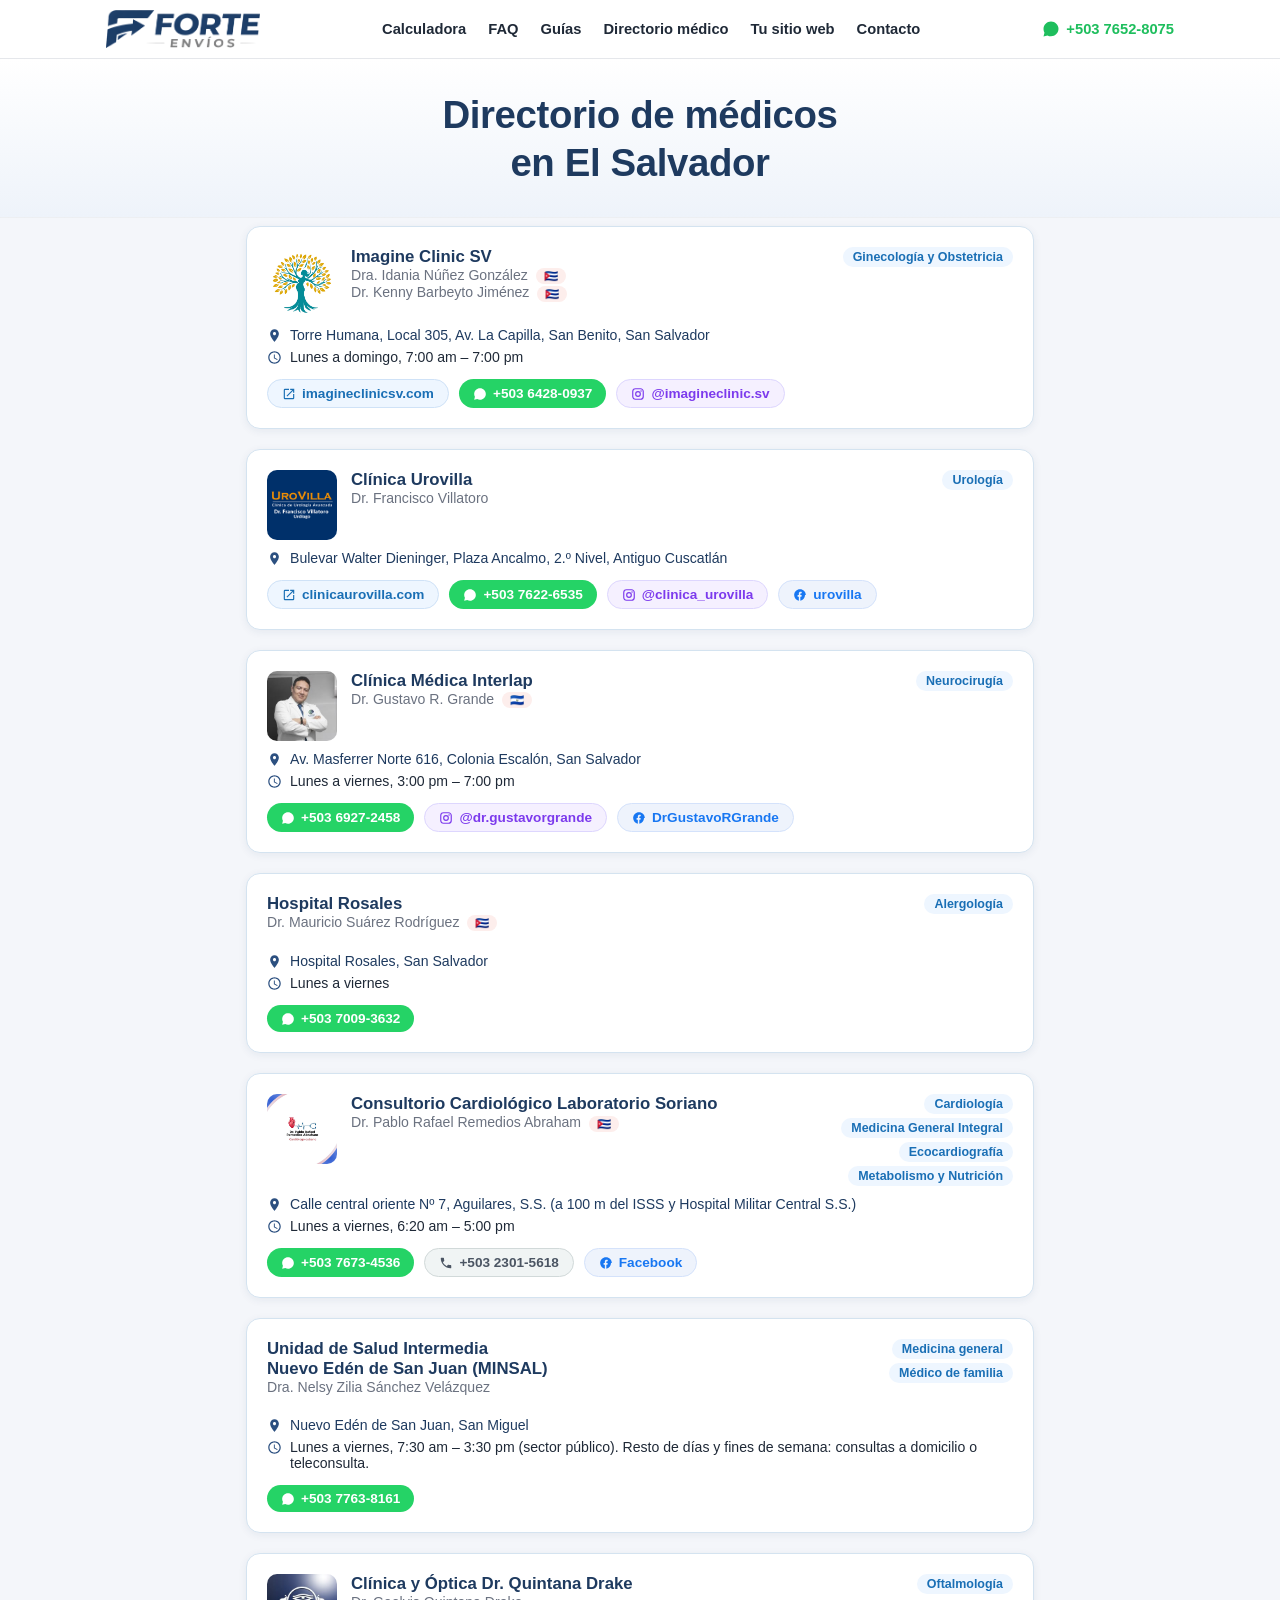
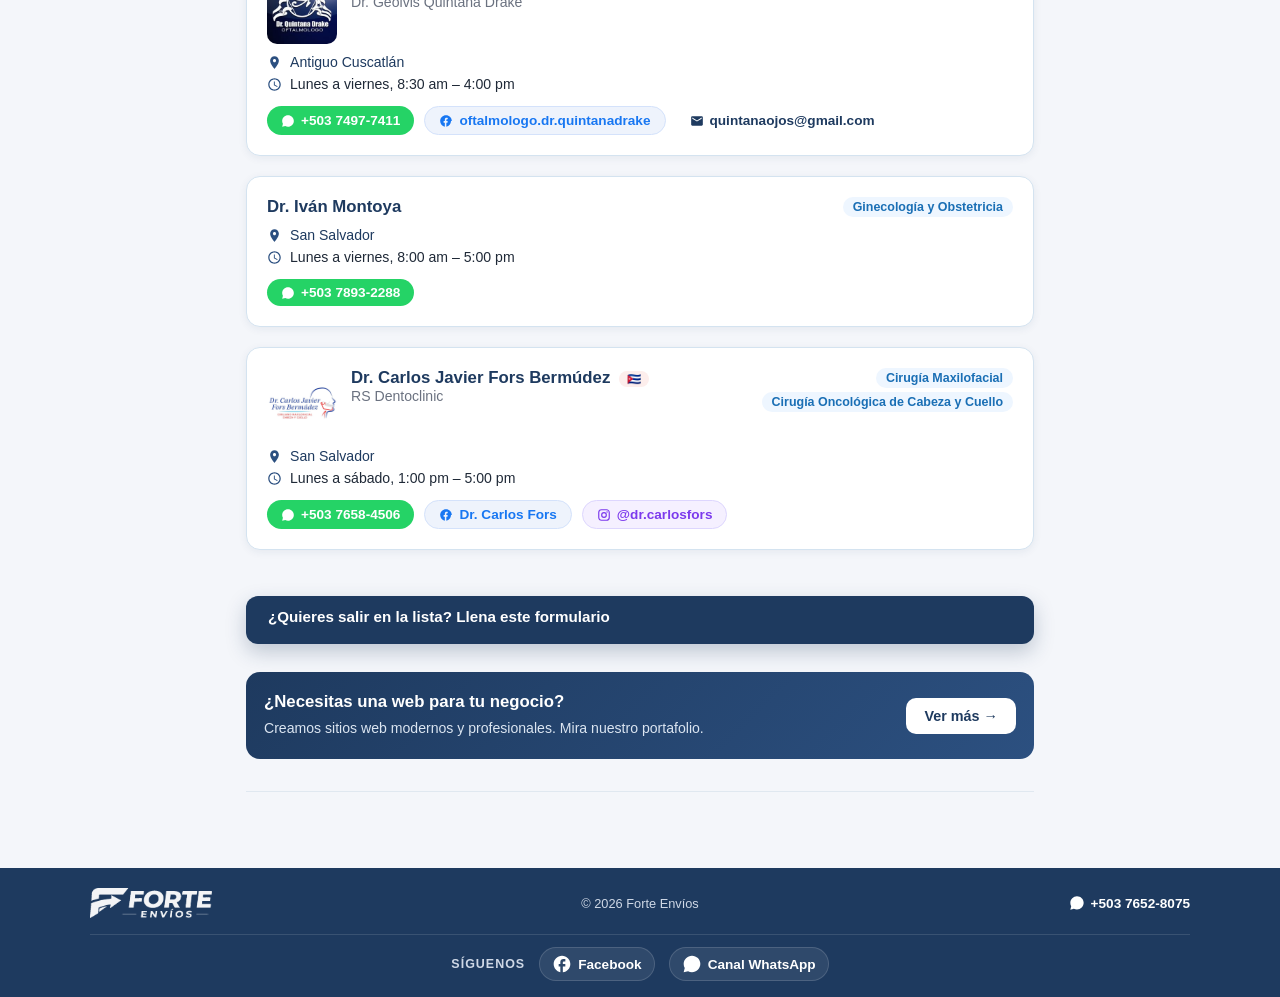
==== commit 0353e710: "directorio: añade Dr. Carlos Fors, arregla id duplicado, web: añade Bitride" ====
--- a/directorio-medicos/index.html
+++ b/directorio-medicos/index.html
@@ -326,6 +326,48 @@
             </div>
           </div>
 
+          <div class="dir-card">
+            <div class="dir-card-header">
+              <img src="carlosjavier.jpg" alt="Dr. Carlos Javier Fors Bermúdez, Cirujano Maxilofacial" class="dir-card-logo" />
+              <div class="dir-card-header-text">
+                <div class="dir-card-title-row" style="align-items:flex-start">
+                  <div>
+                    <p class="dir-card-name"><a href="https://www.facebook.com/p/Dr-Carlos-Fors-Cirujano-Maxilofacial-61557285881588/" target="_blank" rel="noopener">Dr. Carlos Javier Fors Bermúdez</a> <span class="dir-card-flag">🇨🇺</span></p>
+                    <p class="dir-card-doctors">RS Dentoclinic</p>
+                  </div>
+                  <div style="display:flex;flex-direction:column;align-items:flex-end;gap:4px;flex-shrink:0">
+                    <span class="dir-card-tag">Cirugía Maxilofacial</span>
+                    <span class="dir-card-tag">Cirugía Oncológica de Cabeza y Cuello</span>
+                  </div>
+                </div>
+              </div>
+            </div>
+            <div class="dir-card-info">
+              <div class="dir-card-row">
+                <svg viewBox="0 0 24 24" width="15" height="15" fill="currentColor"><path d="M12 2C8.13 2 5 5.13 5 9c0 5.25 7 13 7 13s7-7.75 7-13c0-3.87-3.13-7-7-7zm0 9.5c-1.38 0-2.5-1.12-2.5-2.5s1.12-2.5 2.5-2.5 2.5 1.12 2.5 2.5-1.12 2.5-2.5 2.5z"/></svg>
+                <span><a href="https://www.google.com/maps/search/?api=1&query=RS+Dentoclinic+San+Salvador" target="_blank" rel="noopener">San Salvador</a></span>
+              </div>
+              <div class="dir-card-row">
+                <svg viewBox="0 0 24 24" width="15" height="15" fill="currentColor"><path d="M11.99 2C6.47 2 2 6.48 2 12s4.47 10 9.99 10C17.52 22 22 17.52 22 12S17.52 2 11.99 2zM12 20c-4.42 0-8-3.58-8-8s3.58-8 8-8 8 3.58 8 8-3.58 8-8 8zm.5-13H11v6l5.25 3.15.75-1.23-4.5-2.67V7z"/></svg>
+                <span>Lunes a sábado, 1:00 pm – 5:00 pm</span>
+              </div>
+            </div>
+            <div class="dir-card-links">
+              <a href="https://wa.me/50376584506" target="_blank" rel="noopener" class="dir-card-link wa">
+                <svg viewBox="0 0 24 24" width="14" height="14" fill="currentColor"><path d="M17.5 14.4c-.3-.1-1.7-.8-1.9-.9-.3-.1-.5-.1-.7.1s-.8.9-.9 1.1c-.2.2-.3.2-.6.1s-1.2-.4-2.2-1.4c-.8-.7-1.4-1.6-1.5-1.9-.2-.3 0-.4.1-.6.1-.1.3-.3.4-.5.1-.2.2-.3.3-.5.1-.2 0-.4 0-.5s-.7-1.7-1-2.3c-.3-.6-.5-.5-.7-.5h-.6c-.2 0-.5.1-.8.4-.3.3-1.1 1.1-1.1 2.6 0 1.5 1.1 3 1.3 3.2.2.2 2.2 3.3 5.3 4.7.7.3 1.3.5 1.7.6.7.2 1.4.2 1.9.1.6-.1 1.7-.7 2-1.4.3-.7.3-1.3.2-1.4-.1-.1-.3-.2-.6-.3zM12 2C6.5 2 2 6.5 2 12c0 1.8.5 3.5 1.3 4.9L2 22l5.3-1.4c1.4.8 3 1.2 4.7 1.2 5.5 0 10-4.5 10-10S17.5 2 12 2z"/></svg>
+                +503 7658-4506
+              </a>
+              <a href="https://www.facebook.com/p/Dr-Carlos-Fors-Cirujano-Maxilofacial-61557285881588/" target="_blank" rel="noopener" class="dir-card-link fb">
+                <svg viewBox="0 0 24 24" width="14" height="14" fill="currentColor"><path d="M22 12c0-5.52-4.48-10-10-10S2 6.48 2 12c0 4.84 3.44 8.87 8 9.8v-6.93H7.9V12H10V9.85c0-2.07 1.23-3.22 3.12-3.22.9 0 1.85.16 1.85.16v2.04h-1.04c-1.03 0-1.35.64-1.35 1.3V12h2.3l-.37 2.87h-1.93v6.93c4.56-.93 8-4.96 8-9.8z"/></svg>
+                Dr. Carlos Fors
+              </a>
+              <a href="https://www.instagram.com/dr.carlosfors" target="_blank" rel="noopener" class="dir-card-link ig">
+                <svg viewBox="0 0 24 24" width="14" height="14" fill="currentColor"><path d="M7.8 2h8.4C19.4 2 22 4.6 22 7.8v8.4a5.8 5.8 0 0 1-5.8 5.8H7.8C4.6 22 2 19.4 2 16.2V7.8A5.8 5.8 0 0 1 7.8 2zm-.2 2A3.6 3.6 0 0 0 4 7.6v8.8C4 18.39 5.61 20 7.6 20h8.8a3.6 3.6 0 0 0 3.6-3.6V7.6C20 5.61 18.39 4 16.4 4H7.6zm9.65 1.5a1.25 1.25 0 0 1 1.25 1.25A1.25 1.25 0 0 1 17.25 8 1.25 1.25 0 0 1 16 6.75a1.25 1.25 0 0 1 1.25-1.25zM12 7a5 5 0 0 1 5 5 5 5 0 0 1-5 5 5 5 0 0 1-5-5 5 5 0 0 1 5-5zm0 2a3 3 0 0 0-3 3 3 3 0 0 0 3 3 3 3 0 0 0 3-3 3 3 0 0 0-3-3z"/></svg>
+                @dr.carlosfors
+              </a>
+            </div>
+          </div>
+
         </div>
 
         <a href="#registro" class="btn btn-navy dir-cta-btn">¿Quieres salir en la lista? Llena este formulario</a>
@@ -404,8 +446,8 @@
             </div>
 
             <div class="dir-field">
-              <label for="contacto">Teléfono o WhatsApp de contacto</label>
-              <input type="tel" id="contacto" placeholder="+503 XXXX-XXXX" required />
+              <label for="contactoTel">Teléfono o WhatsApp de contacto</label>
+              <input type="tel" id="contactoTel" placeholder="+503 XXXX-XXXX" required />
             </div>
 
             <div class="dir-field">
@@ -503,7 +545,7 @@
       const otraEsp    = document.getElementById('otraEsp').value.trim();
       const especialidad = checkedEsps.map(e => e === 'Otra' && otraEsp ? otraEsp : e).join(', ');
       const zona       = document.getElementById('zona').value.trim();
-      const contacto   = document.getElementById('contacto').value.trim();
+      const contacto   = document.getElementById('contactoTel').value.trim();
       const tipo       = document.getElementById('tipo').value;
       const horario    = document.getElementById('horario').value.trim();
       const web        = document.getElementById('web').value.trim();
--- a/styles.css
+++ b/styles.css
@@ -1313,6 +1313,30 @@
   object-fit: contain;
   border-radius: 8px;
 }
+.web-card-banner {
+  position: relative;
+  margin-bottom: 12px;
+  border-radius: 12px;
+  overflow: hidden;
+  box-shadow: 0 1px 4px rgba(0,0,0,.12);
+}
+.web-card-banner-img {
+  display: block;
+  width: 100%;
+  height: 64px;
+  object-fit: cover;
+  border-radius: 12px;
+}
+.web-card-banner .web-card-arrow {
+  position: absolute;
+  top: 8px;
+  right: 12px;
+  color: #fff;
+  opacity: 0.6;
+}
+.web-card:hover .web-card-banner .web-card-arrow {
+  opacity: 1;
+}
 .web-card-logo-text {
   display: inline-flex;
   align-items: center;
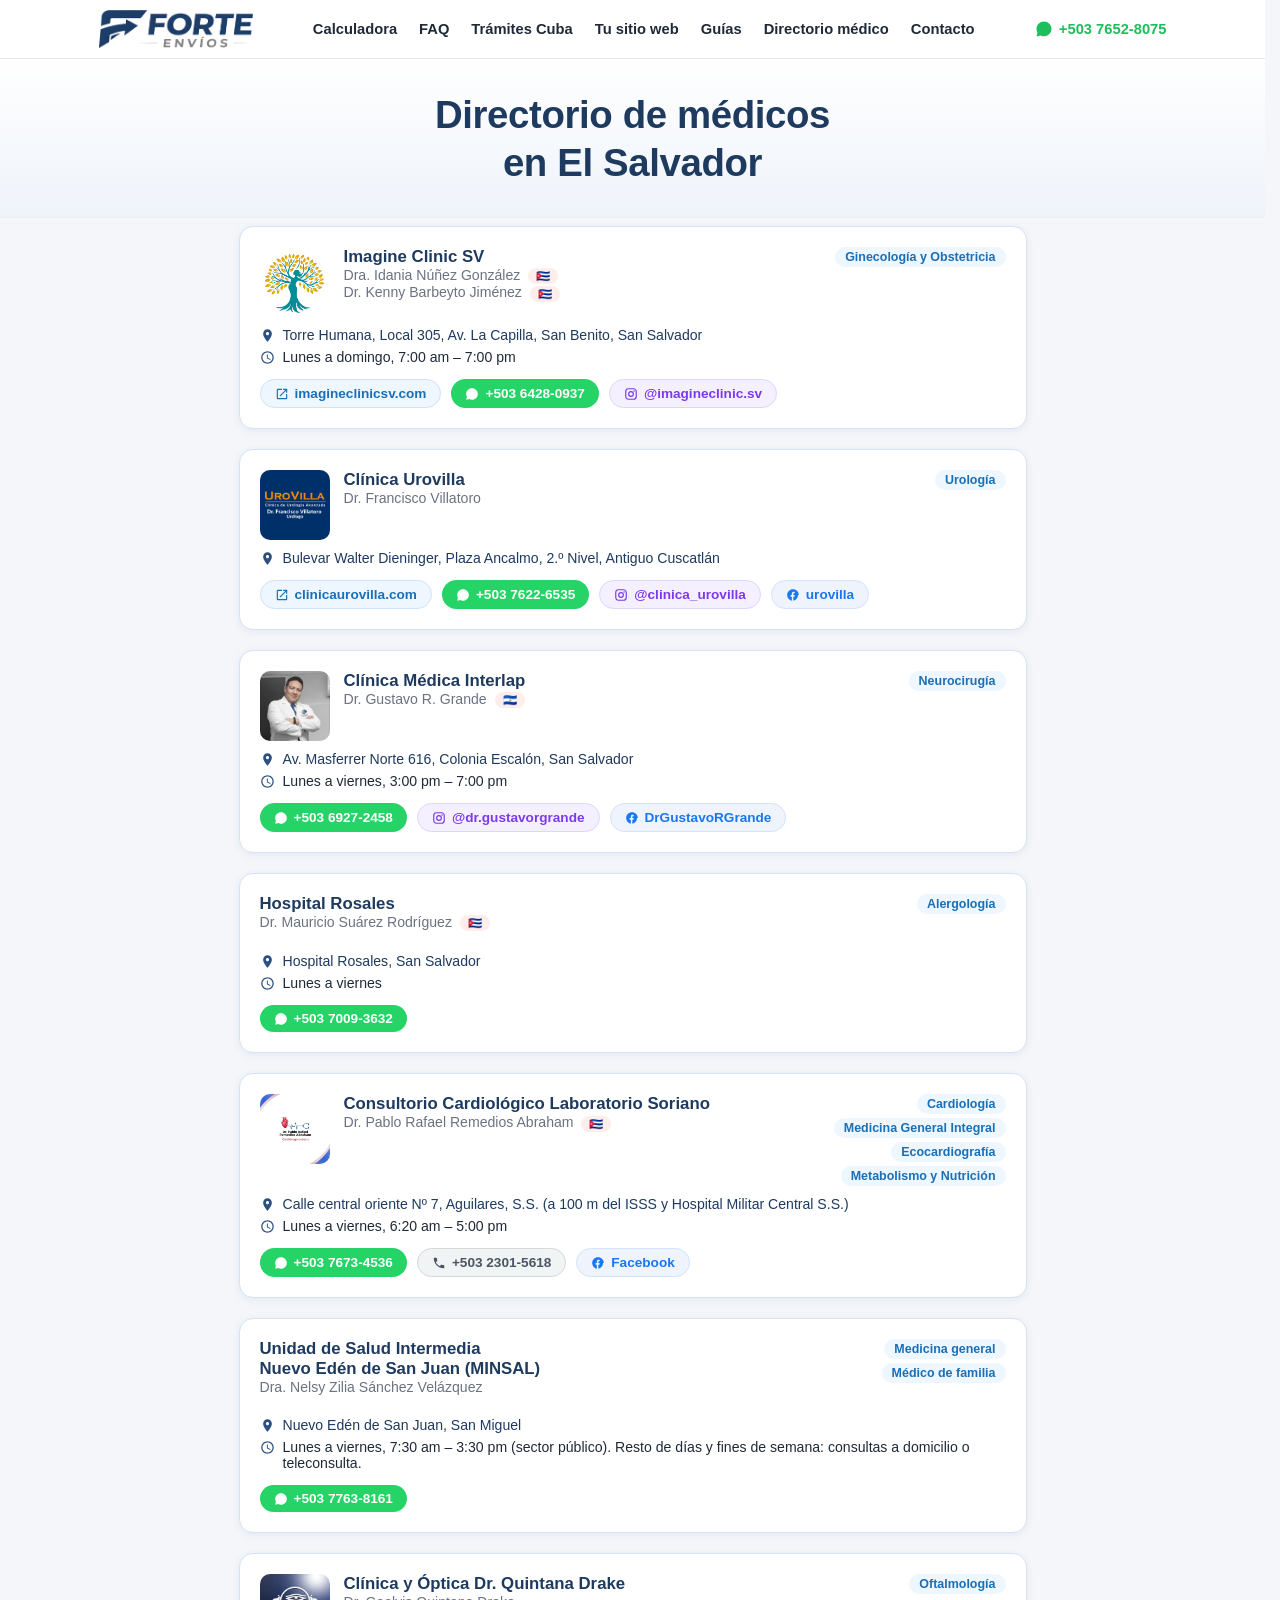
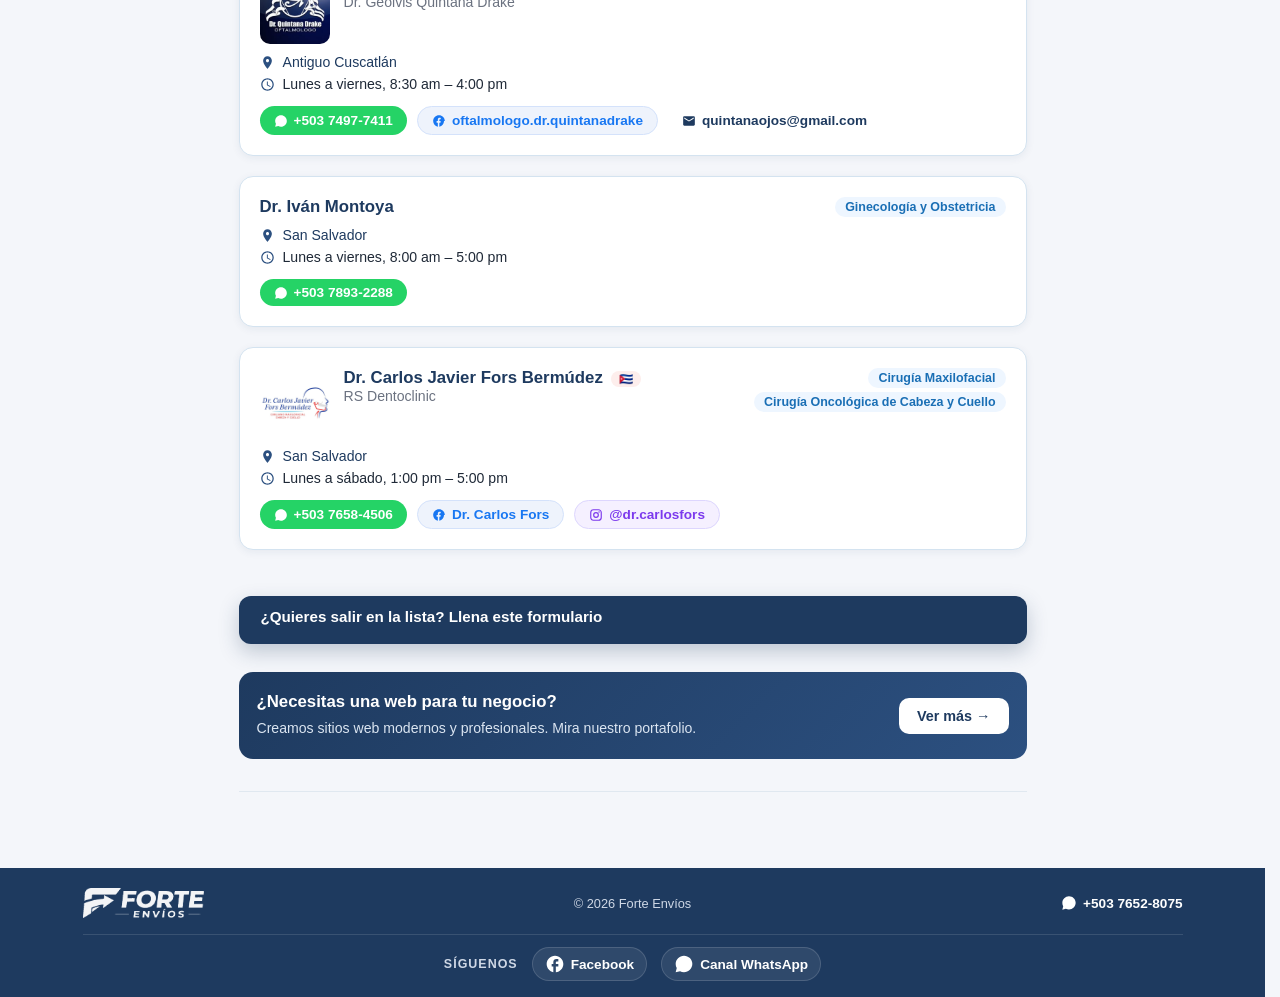
==== commit 85ae8397: "trámites: nueva sección de documentos de Cuba; arregla nav" ====
--- a/directorio-medicos/index.html
+++ b/directorio-medicos/index.html
@@ -16,9 +16,10 @@
       <nav class="site-nav" id="siteNav" aria-label="Navegación principal">
         <a href="../index.html#calculadora" class="nav-link">Calculadora</a>
         <a href="../index.html#faq" class="nav-link">FAQ</a>
+        <a href="../tramites/index.html" class="nav-link">Trámites Cuba</a>
+        <a href="../web/index.html" class="nav-link">Tu sitio web</a>
         <a href="../guias/index.html" class="nav-link">Guías</a>
         <a href="index.html" class="nav-link active">Directorio médico</a>
-        <a href="../web/index.html" class="nav-link">Tu sitio web</a>
         <a href="../contacto.html" class="nav-link">Contacto</a>
       </nav>
       <div class="header-actions">
--- a/styles.css
+++ b/styles.css
@@ -911,7 +911,7 @@
   font-size: 0.95rem;
 }
 .site-nav.open .nav-link:last-child { border-bottom: 0; }
-@media (min-width: 768px) {
+@media (min-width: 960px) {
   .site-nav {
     display: flex;
     align-items: center;
@@ -923,7 +923,7 @@
   .wa-number { display: none; }
 }
 
-html { scroll-behavior: smooth; }
+html { scroll-behavior: smooth; scrollbar-gutter: stable; overflow-y: scroll; }
 #calculadora, #faq, #contacto { scroll-margin-top: 72px; }
 
 /* ===== Guías ===== */
@@ -1100,6 +1100,7 @@
   border-radius: var(--radius);
   padding: 24px 20px;
 }
+.article > *:first-child { margin-top: 0; }
 .article-back {
   display: inline-block;
   font-size: 0.85rem;
@@ -1192,6 +1193,200 @@
   border-radius: 12px;
 }
 .article-cta p { margin: 0 0 10px; font-size: 0.92rem; }
+
+/* Trámites Cuba — lista de precios */
+.warn-box {
+  margin: 20px 0;
+  padding: 14px 18px;
+  background: #fff8ec;
+  border: 1px solid #f0d9a8;
+  border-left: 4px solid #e0a526;
+  border-radius: 10px;
+}
+.warn-box p { margin: 0; font-size: 0.92rem; line-height: 1.6; }
+.tramite-cat {
+  font-size: 1.05rem !important;
+  color: var(--navy) !important;
+  margin: 20px 0 8px !important;
+}
+.tramite-list {
+  display: flex;
+  flex-direction: column;
+  gap: 8px;
+  margin: 12px 0 4px;
+}
+.tramite-row {
+  display: flex;
+  justify-content: space-between;
+  align-items: center;
+  gap: 12px;
+  padding: 9px 12px;
+  background: var(--gray-bg);
+  border: 1px solid var(--gray-light);
+  border-radius: 10px;
+  transition: background .15s, border-color .15s;
+}
+.tramite-row .t-name {
+  flex: 1;
+  font-size: 0.92rem;
+  color: var(--text);
+  line-height: 1.4;
+}
+.tramite-row .t-price {
+  font-weight: 700;
+  color: var(--navy);
+  font-size: 1rem;
+  white-space: nowrap;
+  min-width: 42px;
+  text-align: right;
+}
+.tramite-row.featured {
+  background: #eef6ff;
+  border-color: #cfe2f7;
+}
+.tramite-row.featured .t-price { color: var(--navy-light); }
+.t-badge {
+  flex-shrink: 0;
+  background: #e6f5ec;
+  color: #2e7d52;
+  font-weight: 700;
+  font-size: 0.8rem;
+  padding: 4px 12px;
+  border-radius: 999px;
+  white-space: nowrap;
+}
+.tramite-row.active {
+  background: #eef6ff;
+  border-color: #9cc4ec;
+}
+.tramite-note {
+  font-size: 0.82rem !important;
+  color: var(--text-soft) !important;
+  margin: 6px 0 0 !important;
+}
+
+/* Stepper de cantidad */
+.t-stepper {
+  display: inline-flex;
+  align-items: center;
+  background: var(--white);
+  border: 1px solid var(--gray-light);
+  border-radius: 8px;
+  overflow: hidden;
+  flex-shrink: 0;
+}
+.t-stepper button {
+  width: 32px;
+  height: 32px;
+  border: 0;
+  background: var(--white);
+  color: var(--navy);
+  font-size: 1.2rem;
+  font-weight: 700;
+  line-height: 1;
+  cursor: pointer;
+  display: flex;
+  align-items: center;
+  justify-content: center;
+  transition: background .15s;
+}
+.t-stepper button:hover { background: var(--gray-bg); }
+.t-stepper button:active { background: #dde6f3; }
+.t-qty {
+  min-width: 28px;
+  text-align: center;
+  font-weight: 600;
+  font-size: 0.95rem;
+  color: var(--text);
+  user-select: none;
+}
+
+/* Resumen de la solicitud */
+.tramite-summary {
+  margin-top: 18px;
+  padding: 18px 20px;
+  background: var(--white);
+  border: 1px solid var(--gray-light);
+  border-radius: var(--radius);
+  box-shadow: var(--shadow);
+}
+.tramite-summary + .article { margin-top: 18px; }
+.tramite-summary-title {
+  font-size: 1.1rem;
+  color: var(--navy);
+  margin: 0 0 12px;
+}
+.tramite-summary-empty {
+  color: var(--text-soft);
+  font-size: 0.9rem;
+  margin: 0;
+}
+.tramite-summary-list {
+  list-style: none;
+  margin: 0 0 8px;
+  padding: 0;
+}
+.tramite-summary-list li {
+  display: flex;
+  justify-content: space-between;
+  gap: 12px;
+  padding: 9px 0;
+  border-bottom: 1px dashed var(--gray-light);
+  font-size: 0.92rem;
+  color: var(--text);
+}
+.tramite-summary-list li span:last-child {
+  font-weight: 700;
+  color: var(--navy);
+  white-space: nowrap;
+}
+.tramite-delivery {
+  margin: 14px 0 4px;
+  padding-top: 14px;
+  border-top: 1px dashed var(--gray-light);
+}
+.tramite-delivery-label {
+  display: block;
+  font-size: 0.85rem;
+  font-weight: 600;
+  color: var(--text);
+  margin-bottom: 8px;
+}
+.tramite-summary-line {
+  display: flex;
+  justify-content: space-between;
+  align-items: baseline;
+  gap: 12px;
+  margin: 8px 0 0;
+  font-size: 0.92rem;
+  color: var(--text);
+}
+.tramite-summary-line strong { color: var(--navy); white-space: nowrap; }
+.tramite-summary-note {
+  font-size: 0.82rem !important;
+  color: var(--text-soft) !important;
+  margin: 8px 0 0 !important;
+  line-height: 1.5;
+}
+.tramite-summary-total {
+  display: flex;
+  justify-content: space-between;
+  align-items: baseline;
+  gap: 12px;
+  margin: 10px 0 4px;
+  padding-top: 10px;
+  border-top: 1px solid var(--gray-light);
+}
+.tramite-summary-line[hidden],
+.tramite-summary-total[hidden] { display: none; }
+.tramite-summary-total span { font-size: 0.95rem; color: var(--text); }
+.tramite-summary-total span small { color: var(--text-soft); font-size: 0.78rem; }
+.tramite-summary-total strong {
+  font-size: 1.4rem;
+  color: var(--navy);
+  white-space: nowrap;
+}
+.tramite-summary .btn-whatsapp { margin-top: 14px; }
 .btn-navy {
   background: var(--navy);
   color: var(--white);
@@ -1275,6 +1470,10 @@
 .dir-card-header { display: flex; align-items: flex-start; gap: 14px; flex-wrap: wrap; margin-bottom: 10px; }
 .dir-card-header-text { flex: 1; min-width: 0; }
 .dir-card-title-row { display: flex; align-items: center; justify-content: space-between; gap: 10px; flex-wrap: wrap; }
+@media (max-width: 480px) {
+  .dir-card-title-row { flex-direction: column; align-items: flex-start; gap: 4px; }
+  .dir-card-tag { white-space: normal; }
+}
 @media (min-width: 640px) {
   .dir-form { max-width: 560px; }
 }
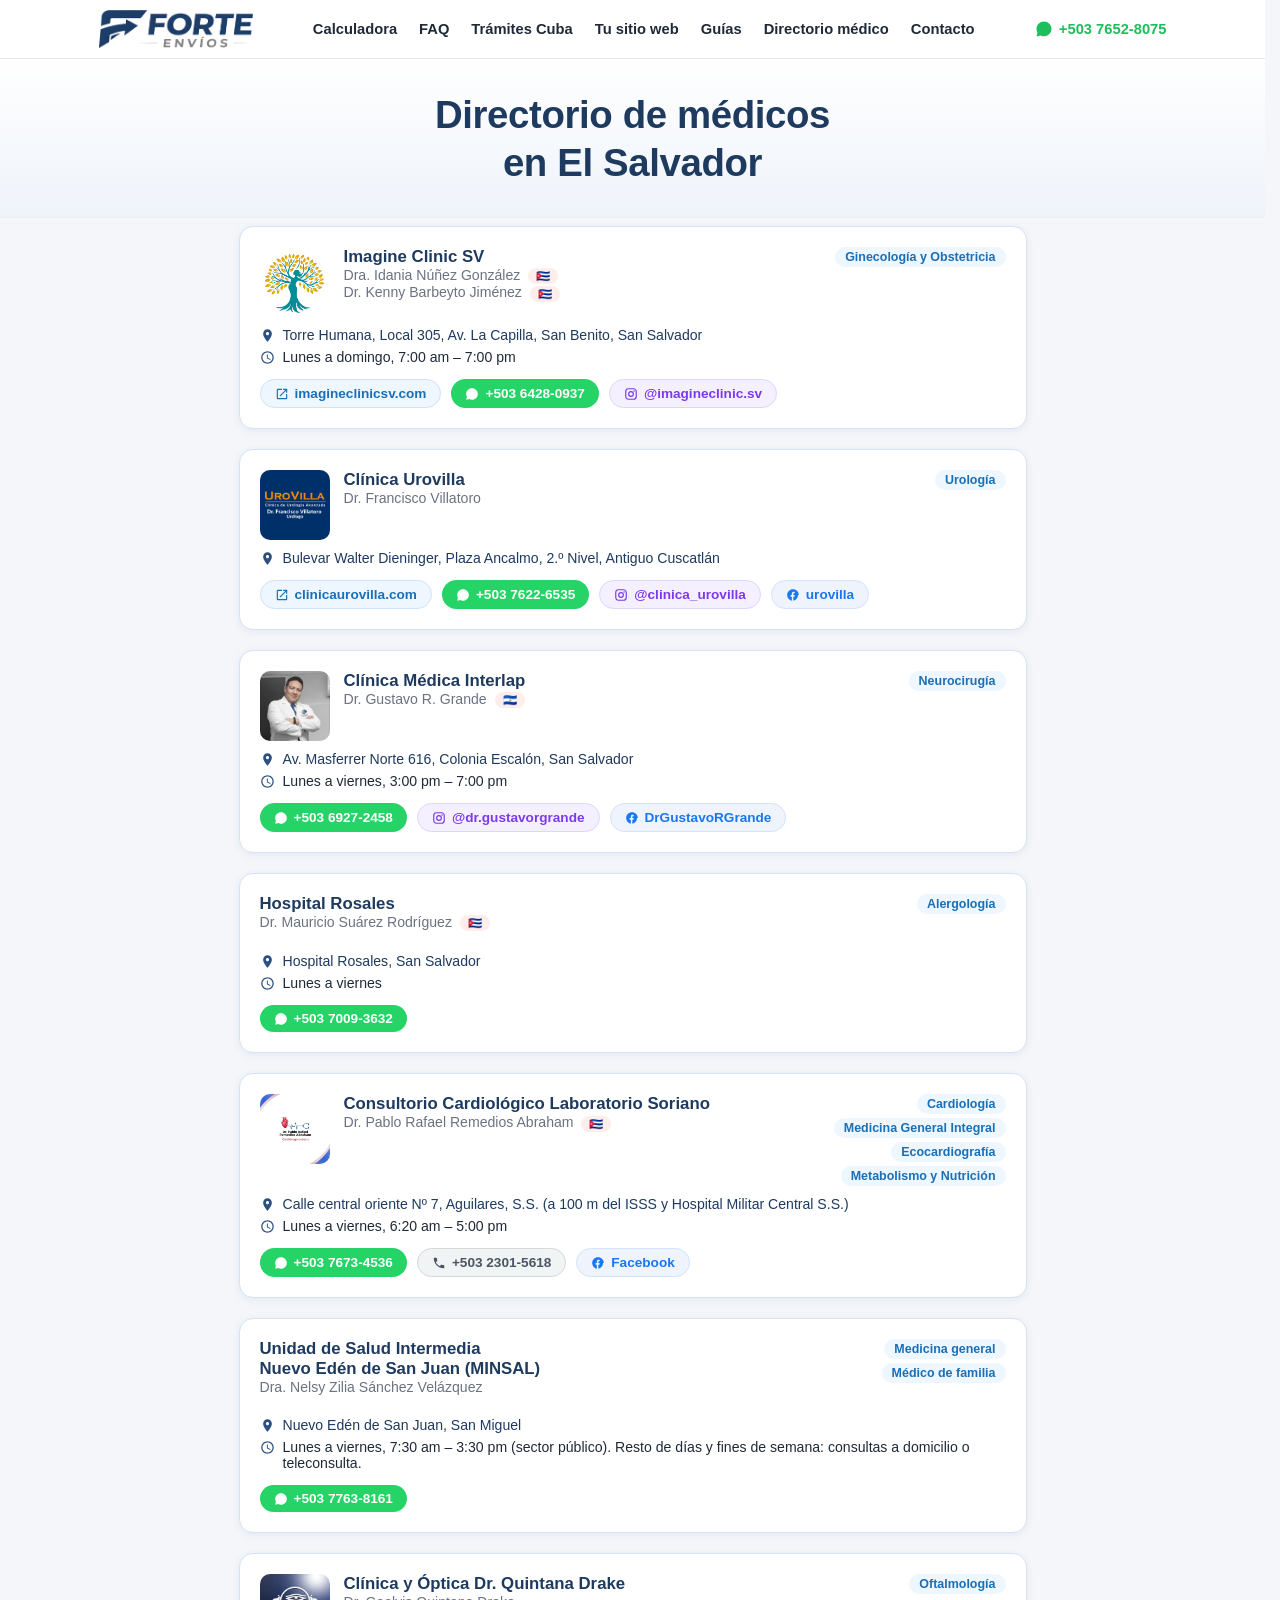
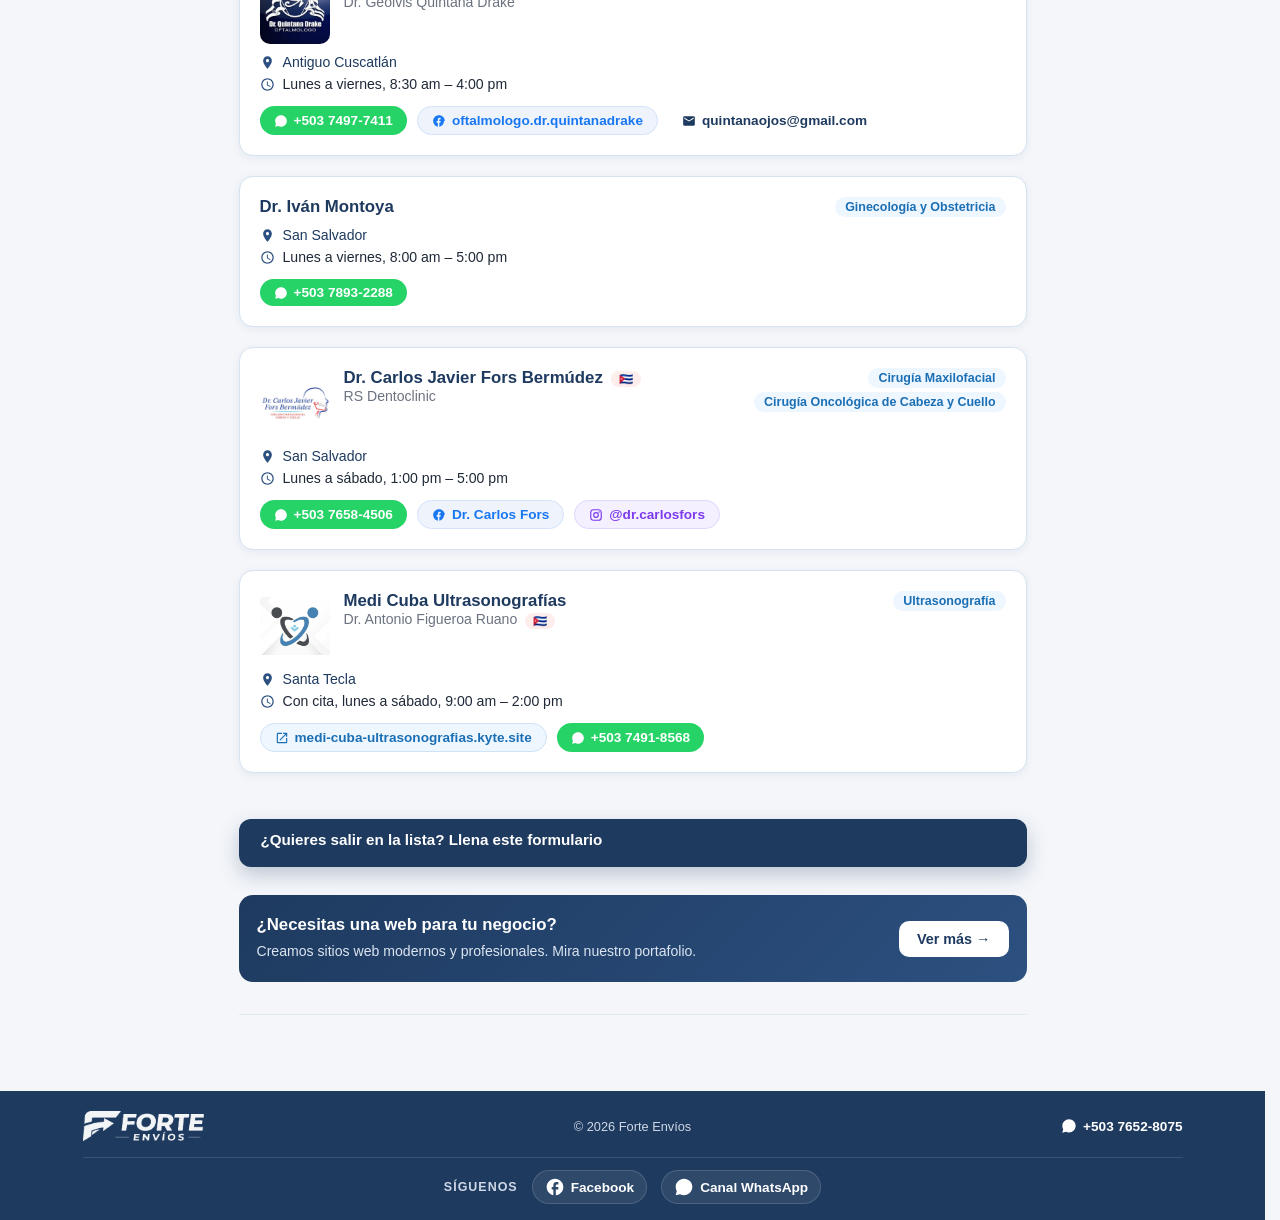
==== commit 65216780: "directorio: añade Medi Cuba Ultrasonografías (Dr. Antonio Figueroa Ruano)" ====
--- a/directorio-medicos/index.html
+++ b/directorio-medicos/index.html
@@ -369,6 +369,39 @@
             </div>
           </div>
 
+          <div class="dir-card">
+            <div class="dir-card-header">
+              <img src="medicuba.jpg" alt="Logo Medi Cuba Ultrasonografías" class="dir-card-logo" />
+              <div class="dir-card-header-text">
+                <div class="dir-card-title-row">
+                  <p class="dir-card-name"><a href="https://medi-cuba-ultrasonografias.kyte.site/" target="_blank" rel="noopener">Medi Cuba Ultrasonografías</a></p>
+                  <span class="dir-card-tag">Ultrasonografía</span>
+                </div>
+                <p class="dir-card-doctors">Dr. Antonio Figueroa Ruano <span class="dir-card-flag">🇨🇺</span></p>
+              </div>
+            </div>
+            <div class="dir-card-info">
+              <div class="dir-card-row">
+                <svg viewBox="0 0 24 24" width="15" height="15" fill="currentColor"><path d="M12 2C8.13 2 5 5.13 5 9c0 5.25 7 13 7 13s7-7.75 7-13c0-3.87-3.13-7-7-7zm0 9.5c-1.38 0-2.5-1.12-2.5-2.5s1.12-2.5 2.5-2.5 2.5 1.12 2.5 2.5-1.12 2.5-2.5 2.5z"/></svg>
+                <span><a href="https://www.google.com/maps/search/?api=1&query=Medi+Cuba+Ultrasonografías+Santa+Tecla" target="_blank" rel="noopener">Santa Tecla</a></span>
+              </div>
+              <div class="dir-card-row">
+                <svg viewBox="0 0 24 24" width="15" height="15" fill="currentColor"><path d="M11.99 2C6.47 2 2 6.48 2 12s4.47 10 9.99 10C17.52 22 22 17.52 22 12S17.52 2 11.99 2zM12 20c-4.42 0-8-3.58-8-8s3.58-8 8-8 8 3.58 8 8-3.58 8-8 8zm.5-13H11v6l5.25 3.15.75-1.23-4.5-2.67V7z"/></svg>
+                <span>Con cita, lunes a sábado, 9:00 am – 2:00 pm</span>
+              </div>
+            </div>
+            <div class="dir-card-links">
+              <a href="https://medi-cuba-ultrasonografias.kyte.site/" target="_blank" rel="noopener" class="dir-card-link web">
+                <svg viewBox="0 0 24 24" width="14" height="14" fill="currentColor"><path d="M19 19H5V5h7V3H5a2 2 0 0 0-2 2v14a2 2 0 0 0 2 2h14a2 2 0 0 0 2-2v-7h-2v7zM14 3v2h3.59l-9.83 9.83 1.41 1.41L19 6.41V10h2V3h-7z"/></svg>
+                medi-cuba-ultrasonografias.kyte.site
+              </a>
+              <a href="https://wa.me/50374918568" target="_blank" rel="noopener" class="dir-card-link wa">
+                <svg viewBox="0 0 24 24" width="14" height="14" fill="currentColor"><path d="M17.5 14.4c-.3-.1-1.7-.8-1.9-.9-.3-.1-.5-.1-.7.1s-.8.9-.9 1.1c-.2.2-.3.2-.6.1s-1.2-.4-2.2-1.4c-.8-.7-1.4-1.6-1.5-1.9-.2-.3 0-.4.1-.6.1-.1.3-.3.4-.5.1-.2.2-.3.3-.5.1-.2 0-.4 0-.5s-.7-1.7-1-2.3c-.3-.6-.5-.5-.7-.5h-.6c-.2 0-.5.1-.8.4-.3.3-1.1 1.1-1.1 2.6 0 1.5 1.1 3 1.3 3.2.2.2 2.2 3.3 5.3 4.7.7.3 1.3.5 1.7.6.7.2 1.4.2 1.9.1.6-.1 1.7-.7 2-1.4.3-.7.3-1.3.2-1.4-.1-.1-.3-.2-.6-.3zM12 2C6.5 2 2 6.5 2 12c0 1.8.5 3.5 1.3 4.9L2 22l5.3-1.4c1.4.8 3 1.2 4.7 1.2 5.5 0 10-4.5 10-10S17.5 2 12 2z"/></svg>
+                +503 7491-8568
+              </a>
+            </div>
+          </div>
+
         </div>
 
         <a href="#registro" class="btn btn-navy dir-cta-btn">¿Quieres salir en la lista? Llena este formulario</a>
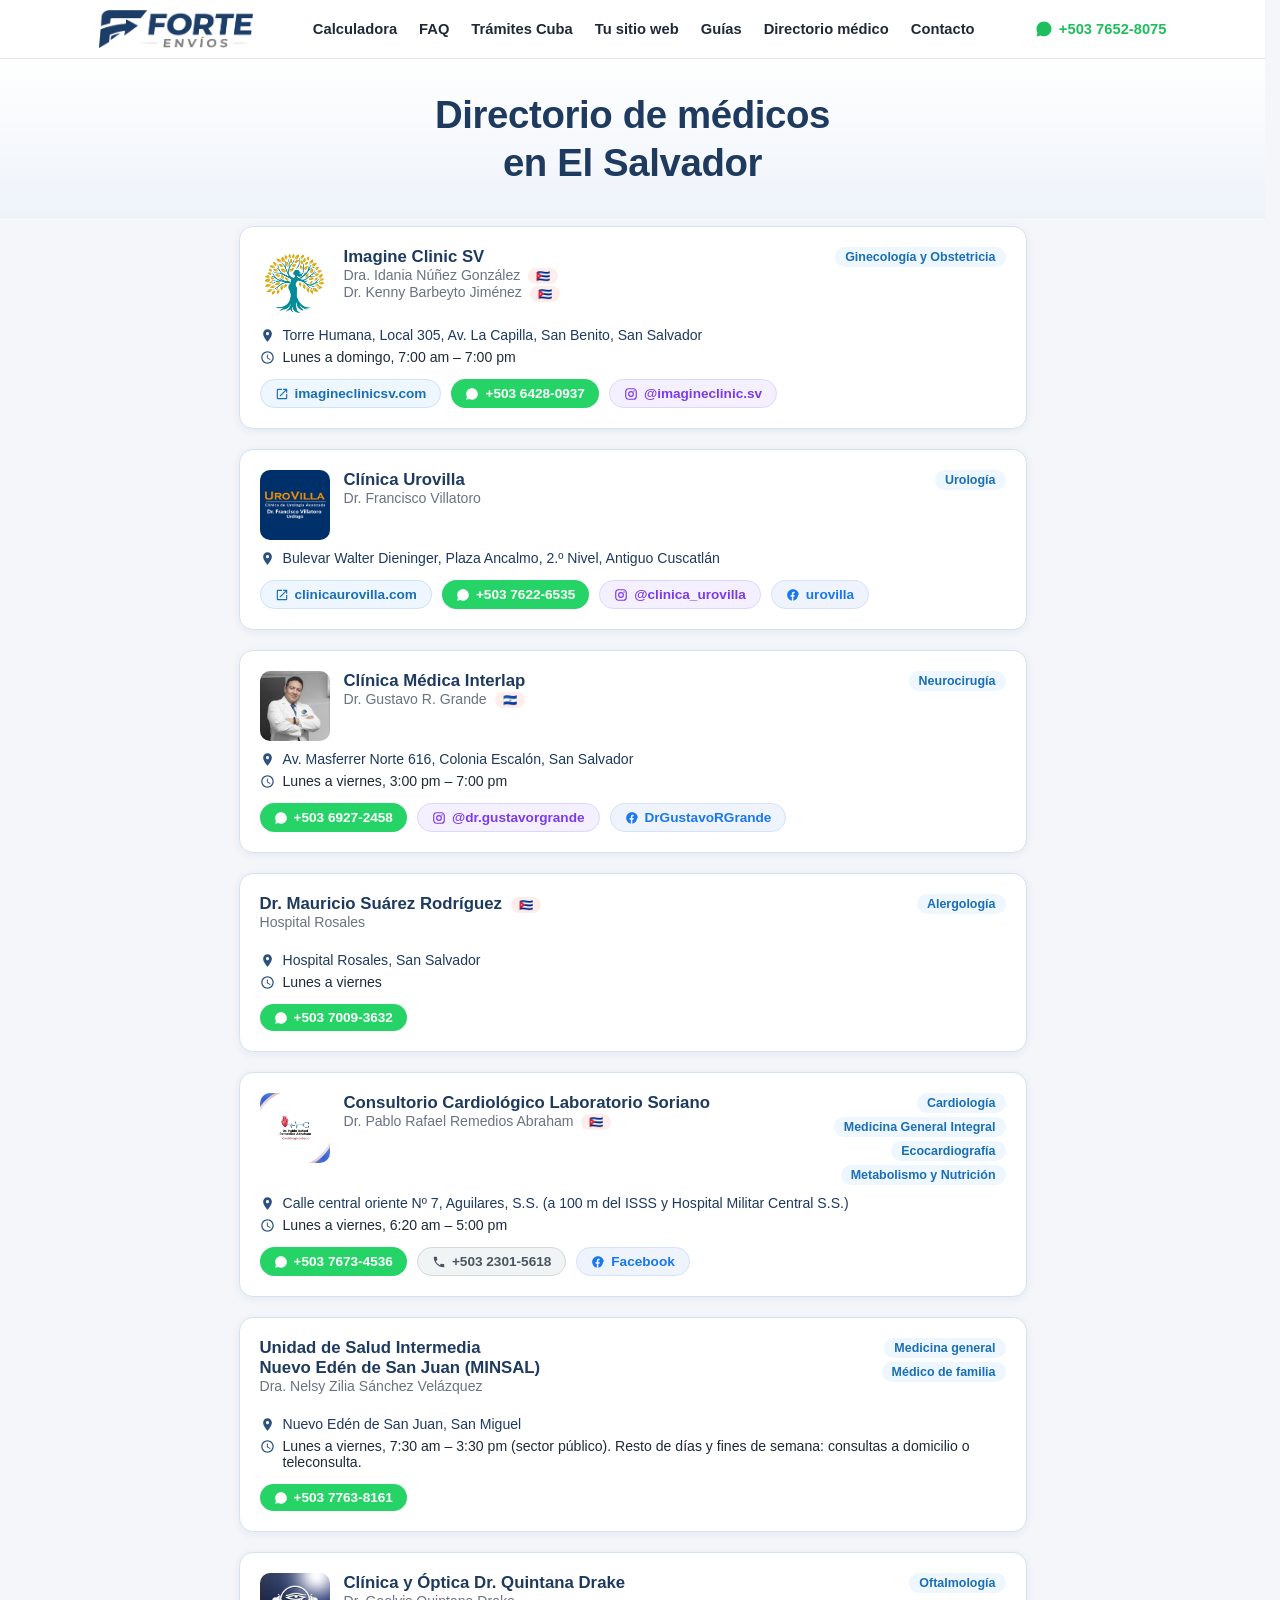
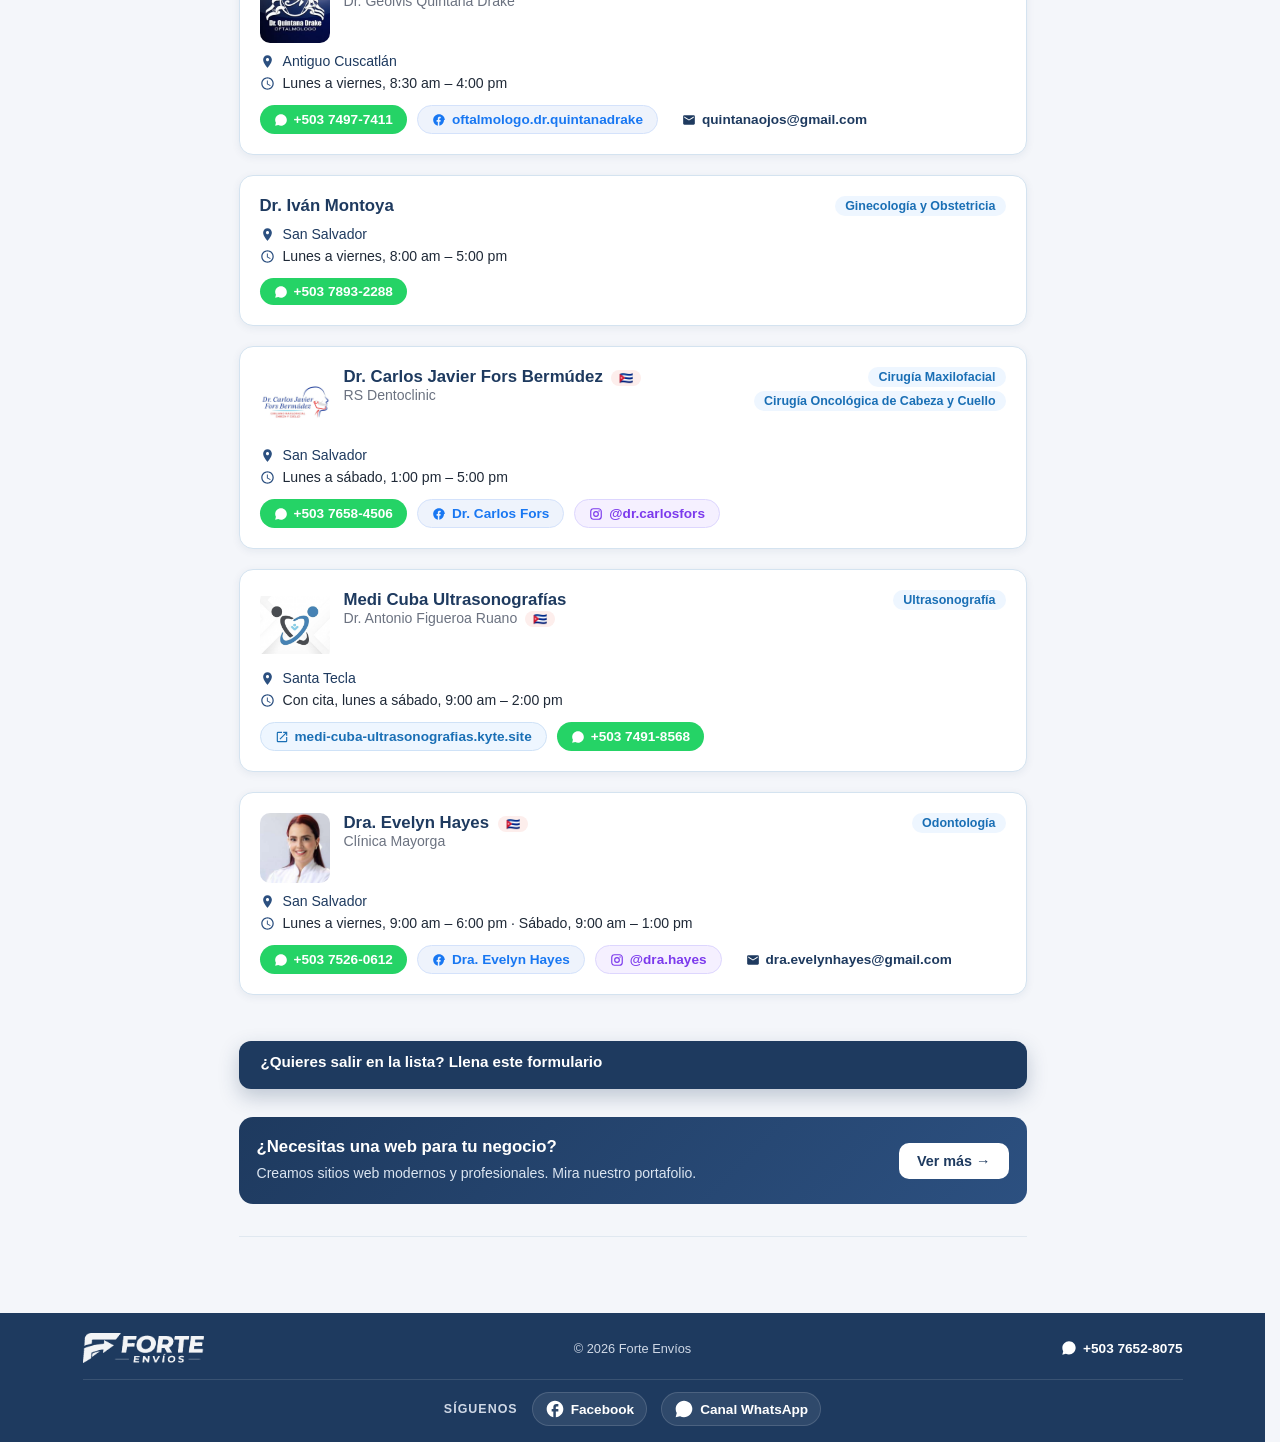
==== commit 883dc81f: "directorio: añade Dra. Evelyn Hayes y reordena tarjeta del Dr. Mauricio Suárez" ====
--- a/directorio-medicos/index.html
+++ b/directorio-medicos/index.html
@@ -161,10 +161,10 @@
             <div class="dir-card-header">
               <div class="dir-card-header-text">
                 <div class="dir-card-title-row">
-                  <p class="dir-card-name">Hospital Rosales</p>
+                  <p class="dir-card-name">Dr. Mauricio Suárez Rodríguez <span class="dir-card-flag">🇨🇺</span></p>
                   <span class="dir-card-tag">Alergología</span>
                 </div>
-                <p class="dir-card-doctors">Dr. Mauricio Suárez Rodríguez <span class="dir-card-flag">🇨🇺</span></p>
+                <p class="dir-card-doctors">Hospital Rosales</p>
               </div>
             </div>
             <div class="dir-card-info">
@@ -398,6 +398,47 @@
               <a href="https://wa.me/50374918568" target="_blank" rel="noopener" class="dir-card-link wa">
                 <svg viewBox="0 0 24 24" width="14" height="14" fill="currentColor"><path d="M17.5 14.4c-.3-.1-1.7-.8-1.9-.9-.3-.1-.5-.1-.7.1s-.8.9-.9 1.1c-.2.2-.3.2-.6.1s-1.2-.4-2.2-1.4c-.8-.7-1.4-1.6-1.5-1.9-.2-.3 0-.4.1-.6.1-.1.3-.3.4-.5.1-.2.2-.3.3-.5.1-.2 0-.4 0-.5s-.7-1.7-1-2.3c-.3-.6-.5-.5-.7-.5h-.6c-.2 0-.5.1-.8.4-.3.3-1.1 1.1-1.1 2.6 0 1.5 1.1 3 1.3 3.2.2.2 2.2 3.3 5.3 4.7.7.3 1.3.5 1.7.6.7.2 1.4.2 1.9.1.6-.1 1.7-.7 2-1.4.3-.7.3-1.3.2-1.4-.1-.1-.3-.2-.6-.3zM12 2C6.5 2 2 6.5 2 12c0 1.8.5 3.5 1.3 4.9L2 22l5.3-1.4c1.4.8 3 1.2 4.7 1.2 5.5 0 10-4.5 10-10S17.5 2 12 2z"/></svg>
                 +503 7491-8568
+              </a>
+            </div>
+          </div>
+
+          <div class="dir-card">
+            <div class="dir-card-header">
+              <img src="evelynhayes.jpg" alt="Dra. Evelyn Hayes, Odontología" class="dir-card-logo" />
+              <div class="dir-card-header-text">
+                <div class="dir-card-title-row">
+                  <p class="dir-card-name"><a href="https://www.instagram.com/dra.hayes" target="_blank" rel="noopener">Dra. Evelyn Hayes</a> <span class="dir-card-flag">🇨🇺</span></p>
+                  <span class="dir-card-tag">Odontología</span>
+                </div>
+                <p class="dir-card-doctors">Clínica Mayorga</p>
+              </div>
+            </div>
+            <div class="dir-card-info">
+              <div class="dir-card-row">
+                <svg viewBox="0 0 24 24" width="15" height="15" fill="currentColor"><path d="M12 2C8.13 2 5 5.13 5 9c0 5.25 7 13 7 13s7-7.75 7-13c0-3.87-3.13-7-7-7zm0 9.5c-1.38 0-2.5-1.12-2.5-2.5s1.12-2.5 2.5-2.5 2.5 1.12 2.5 2.5-1.12 2.5-2.5 2.5z"/></svg>
+                <span><a href="https://www.google.com/maps/search/?api=1&query=Clínica+Mayorga+San+Salvador" target="_blank" rel="noopener">San Salvador</a></span>
+              </div>
+              <div class="dir-card-row">
+                <svg viewBox="0 0 24 24" width="15" height="15" fill="currentColor"><path d="M11.99 2C6.47 2 2 6.48 2 12s4.47 10 9.99 10C17.52 22 22 17.52 22 12S17.52 2 11.99 2zM12 20c-4.42 0-8-3.58-8-8s3.58-8 8-8 8 3.58 8 8-3.58 8-8 8zm.5-13H11v6l5.25 3.15.75-1.23-4.5-2.67V7z"/></svg>
+                <span>Lunes a viernes, 9:00 am – 6:00 pm · Sábado, 9:00 am – 1:00 pm</span>
+              </div>
+            </div>
+            <div class="dir-card-links">
+              <a href="https://wa.me/50375260612" target="_blank" rel="noopener" class="dir-card-link wa">
+                <svg viewBox="0 0 24 24" width="14" height="14" fill="currentColor"><path d="M17.5 14.4c-.3-.1-1.7-.8-1.9-.9-.3-.1-.5-.1-.7.1s-.8.9-.9 1.1c-.2.2-.3.2-.6.1s-1.2-.4-2.2-1.4c-.8-.7-1.4-1.6-1.5-1.9-.2-.3 0-.4.1-.6.1-.1.3-.3.4-.5.1-.2.2-.3.3-.5.1-.2 0-.4 0-.5s-.7-1.7-1-2.3c-.3-.6-.5-.5-.7-.5h-.6c-.2 0-.5.1-.8.4-.3.3-1.1 1.1-1.1 2.6 0 1.5 1.1 3 1.3 3.2.2.2 2.2 3.3 5.3 4.7.7.3 1.3.5 1.7.6.7.2 1.4.2 1.9.1.6-.1 1.7-.7 2-1.4.3-.7.3-1.3.2-1.4-.1-.1-.3-.2-.6-.3zM12 2C6.5 2 2 6.5 2 12c0 1.8.5 3.5 1.3 4.9L2 22l5.3-1.4c1.4.8 3 1.2 4.7 1.2 5.5 0 10-4.5 10-10S17.5 2 12 2z"/></svg>
+                +503 7526-0612
+              </a>
+              <a href="https://www.facebook.com/profile.php?id=61591950404442" target="_blank" rel="noopener" class="dir-card-link fb">
+                <svg viewBox="0 0 24 24" width="14" height="14" fill="currentColor"><path d="M22 12c0-5.52-4.48-10-10-10S2 6.48 2 12c0 4.84 3.44 8.87 8 9.8v-6.93H7.9V12H10V9.85c0-2.07 1.23-3.22 3.12-3.22.9 0 1.85.16 1.85.16v2.04h-1.04c-1.03 0-1.35.64-1.35 1.3V12h2.3l-.37 2.87h-1.93v6.93c4.56-.93 8-4.96 8-9.8z"/></svg>
+                Dra. Evelyn Hayes
+              </a>
+              <a href="https://www.instagram.com/dra.hayes" target="_blank" rel="noopener" class="dir-card-link ig">
+                <svg viewBox="0 0 24 24" width="14" height="14" fill="currentColor"><path d="M7.8 2h8.4C19.4 2 22 4.6 22 7.8v8.4a5.8 5.8 0 0 1-5.8 5.8H7.8C4.6 22 2 19.4 2 16.2V7.8A5.8 5.8 0 0 1 7.8 2zm-.2 2A3.6 3.6 0 0 0 4 7.6v8.8C4 18.39 5.61 20 7.6 20h8.8a3.6 3.6 0 0 0 3.6-3.6V7.6C20 5.61 18.39 4 16.4 4H7.6zm9.65 1.5a1.25 1.25 0 0 1 1.25 1.25A1.25 1.25 0 0 1 17.25 8 1.25 1.25 0 0 1 16 6.75a1.25 1.25 0 0 1 1.25-1.25zM12 7a5 5 0 0 1 5 5 5 5 0 0 1-5 5 5 5 0 0 1-5-5 5 5 0 0 1 5-5zm0 2a3 3 0 0 0-3 3 3 3 0 0 0 3 3 3 3 0 0 0 3-3 3 3 0 0 0-3-3z"/></svg>
+                @dra.hayes
+              </a>
+              <a href="mailto:dra.evelynhayes@gmail.com" class="dir-card-link mail">
+                <svg viewBox="0 0 24 24" width="14" height="14" fill="currentColor"><path d="M20 4H4c-1.1 0-2 .9-2 2v12c0 1.1.9 2 2 2h16c1.1 0 2-.9 2-2V6c0-1.1-.9-2-2-2zm0 4-8 5-8-5V6l8 5 8-5v2z"/></svg>
+                dra.evelynhayes@gmail.com
               </a>
             </div>
           </div>
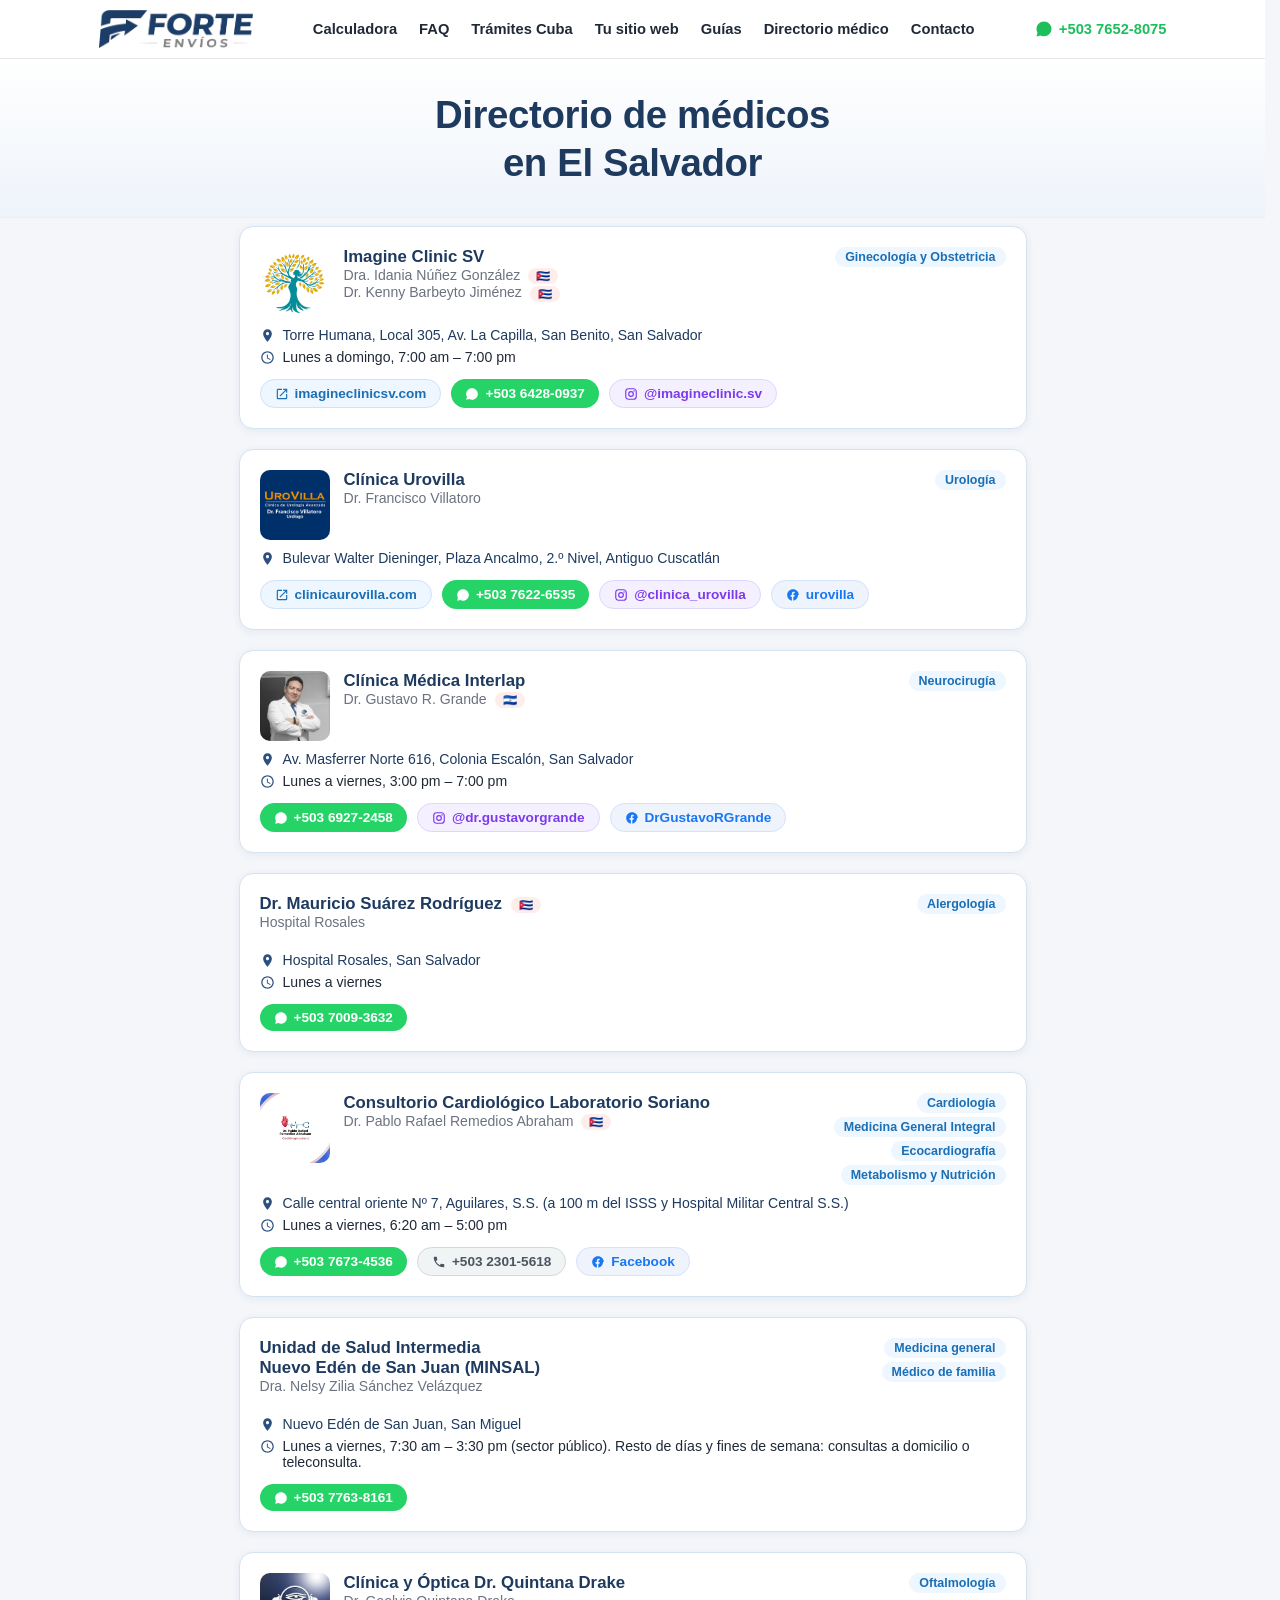
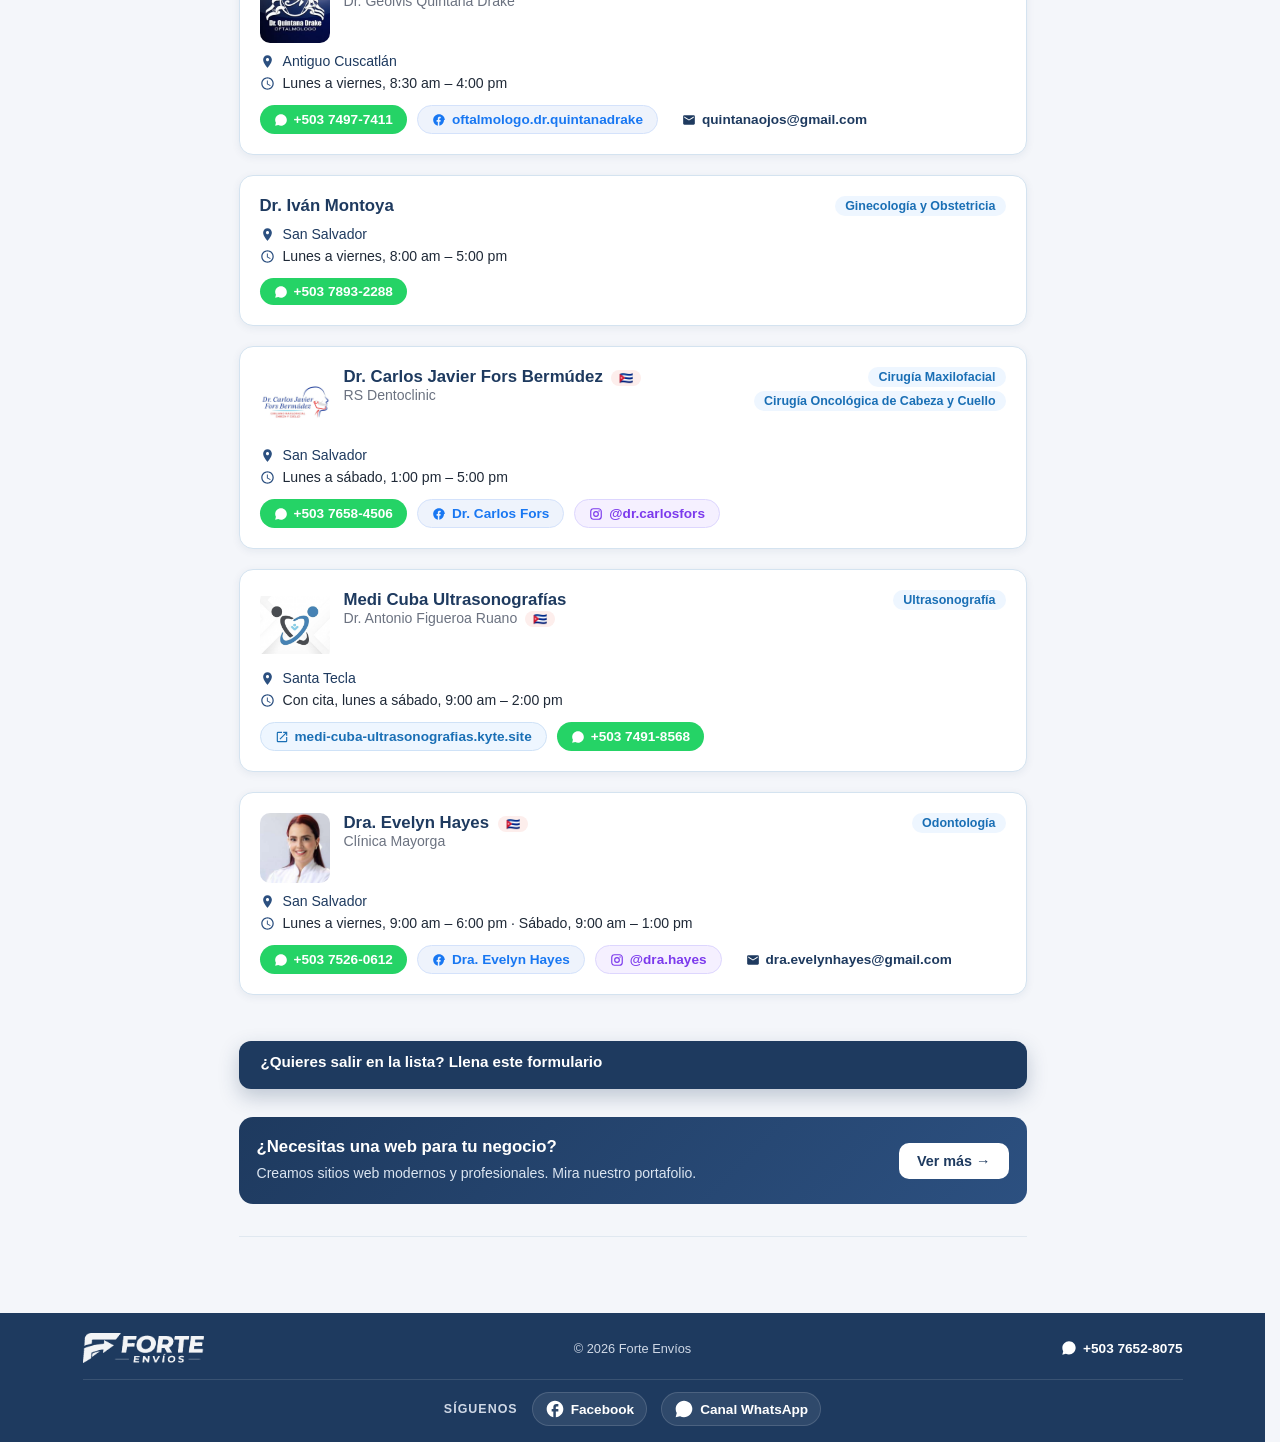
==== commit b010604c: "seo: guía "cómo enviar dinero a Cuba desde El Salvador" y etiquetas - Nueva guía paso a paso enfocad" ====
--- a/directorio-medicos/index.html
+++ b/directorio-medicos/index.html
@@ -5,8 +5,26 @@
   <meta name="viewport" content="width=device-width, initial-scale=1.0" />
   <title>Directorio de médicos en El Salvador · Forte Envíos</title>
   <meta name="description" content="Directorio de médicos que ejercen en El Salvador. Encuentra especialistas o regístrate si eres profesional de la salud." />
+  <link rel="canonical" href="https://forteenvios.com/directorio-medicos/" />
+  <meta property="og:type" content="website" />
+  <meta property="og:site_name" content="Forte Envíos" />
+  <meta property="og:locale" content="es_SV" />
+  <meta property="og:title" content="Directorio de médicos en El Salvador · Forte Envíos" />
+  <meta property="og:description" content="Directorio de médicos que ejercen en El Salvador. Encuentra especialistas o regístrate si eres profesional de la salud." />
+  <meta property="og:url" content="https://forteenvios.com/directorio-medicos/" />
+  <meta property="og:image" content="https://forteenvios.com/og-image.jpg" />
+  <meta property="og:image:width" content="1200" />
+  <meta property="og:image:height" content="630" />
+  <meta property="og:image:alt" content="Forte Envíos: envía dinero a Cuba desde El Salvador" />
+  <meta name="twitter:card" content="summary_large_image" />
   <meta name="theme-color" content="#1e3a5f" />
   <link rel="icon" type="image/png" href="../logo.png" />
+  <link rel="manifest" href="../manifest.webmanifest" />
+  <link rel="apple-touch-icon" href="../icons/apple-touch-icon.png" />
+  <meta name="mobile-web-app-capable" content="yes" />
+  <meta name="apple-mobile-web-app-capable" content="yes" />
+  <meta name="apple-mobile-web-app-title" content="Forte Envíos" />
+  <meta name="apple-mobile-web-app-status-bar-style" content="default" />
   <link rel="stylesheet" href="../styles.css" />
 </head>
 <body>
@@ -48,7 +66,7 @@
 
           <div class="dir-card">
             <div class="dir-card-header">
-              <img src="logo-imagine.png" alt="Logo Imagine Clinic SV" class="dir-card-logo" />
+              <img loading="lazy" src="logo-imagine.png" alt="Logo Imagine Clinic SV" class="dir-card-logo" />
               <div class="dir-card-header-text">
                 <div class="dir-card-title-row">
                   <p class="dir-card-name"><a href="https://imagineclinicsv.com/" target="_blank" rel="noopener">Imagine Clinic SV</a></p>
@@ -85,7 +103,7 @@
 
           <div class="dir-card">
             <div class="dir-card-header">
-              <img src="logo_urovilla.png" alt="Logo Clínica Urovilla" class="dir-card-logo" />
+              <img loading="lazy" src="logo_urovilla.png" alt="Logo Clínica Urovilla" class="dir-card-logo" />
               <div class="dir-card-header-text">
                 <div class="dir-card-title-row">
                   <p class="dir-card-name"><a href="https://clinicaurovilla.com/" target="_blank" rel="noopener">Clínica Urovilla</a></p>
@@ -122,7 +140,7 @@
 
           <div class="dir-card">
             <div class="dir-card-header">
-              <img src="gustavorgrande.jpg" alt="Logo Clínica Interlap" class="dir-card-logo" />
+              <img loading="lazy" src="gustavorgrande.jpg" alt="Logo Clínica Interlap" class="dir-card-logo" />
               <div class="dir-card-header-text">
                 <div class="dir-card-title-row">
                   <p class="dir-card-name">Clínica Médica Interlap</p>
@@ -188,7 +206,7 @@
           <!-- Dr. Pablo Rafael Remedios Abraham -->
           <div class="dir-card">
             <div class="dir-card-header">
-              <img src="pablorafael.jpg" alt="Dr. Pablo Rafael Remedios Abraham" class="dir-card-logo" />
+              <img loading="lazy" src="pablorafael.jpg" alt="Dr. Pablo Rafael Remedios Abraham" class="dir-card-logo" />
               <div class="dir-card-header-text">
                 <div class="dir-card-title-row" style="align-items:flex-start">
                   <div>
@@ -265,7 +283,7 @@
 
           <div class="dir-card">
             <div class="dir-card-header">
-              <img src="drquintanadrake.jpg" alt="Logo Clínica y Óptica Dr. Quintana Drake" class="dir-card-logo" />
+              <img loading="lazy" src="drquintanadrake.jpg" alt="Logo Clínica y Óptica Dr. Quintana Drake" class="dir-card-logo" />
               <div class="dir-card-header-text">
                 <div class="dir-card-title-row">
                   <p class="dir-card-name"><a href="https://www.facebook.com/oftalmologo.dr.quintanadrake/" target="_blank" rel="noopener">Clínica y Óptica Dr. Quintana Drake</a></p>
@@ -329,7 +347,7 @@
 
           <div class="dir-card">
             <div class="dir-card-header">
-              <img src="carlosjavier.jpg" alt="Dr. Carlos Javier Fors Bermúdez, Cirujano Maxilofacial" class="dir-card-logo" />
+              <img loading="lazy" src="carlosjavier.jpg" alt="Dr. Carlos Javier Fors Bermúdez, Cirujano Maxilofacial" class="dir-card-logo" />
               <div class="dir-card-header-text">
                 <div class="dir-card-title-row" style="align-items:flex-start">
                   <div>
@@ -371,7 +389,7 @@
 
           <div class="dir-card">
             <div class="dir-card-header">
-              <img src="medicuba.jpg" alt="Logo Medi Cuba Ultrasonografías" class="dir-card-logo" />
+              <img loading="lazy" src="medicuba.jpg" alt="Logo Medi Cuba Ultrasonografías" class="dir-card-logo" />
               <div class="dir-card-header-text">
                 <div class="dir-card-title-row">
                   <p class="dir-card-name"><a href="https://medi-cuba-ultrasonografias.kyte.site/" target="_blank" rel="noopener">Medi Cuba Ultrasonografías</a></p>
@@ -404,7 +422,7 @@
 
           <div class="dir-card">
             <div class="dir-card-header">
-              <img src="evelynhayes.jpg" alt="Dra. Evelyn Hayes, Odontología" class="dir-card-logo" />
+              <img loading="lazy" src="evelynhayes.jpg" alt="Dra. Evelyn Hayes, Odontología" class="dir-card-logo" />
               <div class="dir-card-header-text">
                 <div class="dir-card-title-row">
                   <p class="dir-card-name"><a href="https://www.instagram.com/dra.hayes" target="_blank" rel="noopener">Dra. Evelyn Hayes</a> <span class="dir-card-flag">🇨🇺</span></p>
@@ -574,7 +592,7 @@
 
   <footer class="site-footer" id="contacto">
     <div class="container footer-inner">
-      <img src="../logo.png" alt="Forte Envíos" class="logo-sm" />
+      <img loading="lazy" src="../logo.png" alt="Forte Envíos" class="logo-sm" />
       <span class="foot-copy">© <span id="year"></span> Forte Envíos</span>
       <a href="https://wa.me/50376528075" target="_blank" rel="noopener" class="foot-wa">
         <svg viewBox="0 0 24 24" width="16" height="16" fill="currentColor" aria-hidden="true"><path d="M17.5 14.4c-.3-.1-1.7-.8-1.9-.9-.3-.1-.5-.1-.7.1s-.8.9-.9 1.1c-.2.2-.3.2-.6.1s-1.2-.4-2.2-1.4c-.8-.7-1.4-1.6-1.5-1.9-.2-.3 0-.4.1-.6.1-.1.3-.3.4-.5.1-.2.2-.3.3-.5.1-.2 0-.4 0-.5s-.7-1.7-1-2.3c-.3-.6-.5-.5-.7-.5h-.6c-.2 0-.5.1-.8.4-.3.3-1.1 1.1-1.1 2.6 0 1.5 1.1 3 1.3 3.2.2.2 2.2 3.3 5.3 4.7.7.3 1.3.5 1.7.6.7.2 1.4.2 1.9.1.6-.1 1.7-.7 2-1.4.3-.7.3-1.3.2-1.4-.1-.1-.3-.2-.6-.3zM12 2C6.5 2 2 6.5 2 12c0 1.8.5 3.5 1.3 4.9L2 22l5.3-1.4c1.4.8 3 1.2 4.7 1.2 5.5 0 10-4.5 10-10S17.5 2 12 2z"/></svg>
@@ -595,6 +613,7 @@
   </footer>
 
   <script src="../nav.js"></script>
+  <script src="../pwa.js"></script>
   <script>
     document.getElementById('year').textContent = new Date().getFullYear();
 
--- a/styles.css
+++ b/styles.css
@@ -320,6 +320,15 @@
   border-radius: 6px;
 }
 
+/* Aviso bajo el resumen (falta municipio, monto mínimo, tasa caída…) */
+.calc-hint {
+  margin: 10px 0 0;
+  font-size: 0.82rem;
+  font-weight: 600;
+  color: #b45309;
+  line-height: 1.35;
+}
+
 /* Button */
 .btn {
   display: inline-flex;
@@ -404,6 +413,8 @@
   line-height: 1.55;
 }
 .steps li { margin-bottom: 6px; }
+.steps-guide { margin: 10px 0 0; font-size: 0.88rem; font-weight: 600; }
+.steps-guide a { color: var(--navy); }
 .steps strong { color: var(--text); }
 
 /* Footer */
@@ -599,6 +610,10 @@
   text-transform: uppercase;
   box-shadow: 0 2px 6px rgba(37, 211, 102, 0.35);
 }
+.offer-badge.popular {
+  background: #f59e0b;
+  box-shadow: 0 2px 6px rgba(245, 158, 11, 0.35);
+}
 .offer-cup {
   font-size: 1.2rem;
   font-weight: 800;
@@ -737,15 +752,33 @@
 }
 
 /* ===== Efectivo options ===== */
-.efectivo-options {
+.delivery-options {
   display: flex;
   align-items: center;
   gap: 8px;
+  width: 100%;
+  min-height: 60px;
+  box-sizing: border-box;
   margin-bottom: 10px;
   padding: 10px 12px;
   background: #f0f5fb;
   border-radius: 10px;
   border: 1px solid rgba(30, 58, 95, 0.1);
+}
+
+/* Transferencia: toggle + nota "al lado" en desktop, se apila en móvil */
+.transferencia-options { flex-wrap: wrap; }
+.transfer-note {
+  margin-left: auto;
+  text-align: right;
+  font-size: 0.78rem;
+  font-weight: 600;
+  color: var(--navy);
+  line-height: 1.35;
+}
+@media (max-width: 479px) {
+  /* al apilarse en móvil, la nota vuelve a alinearse a la izquierda */
+  .transfer-note { margin-left: 0; text-align: left; }
 }
 
 /* Currency toggle (CUP / USD) */
@@ -841,7 +874,7 @@
   .row-main .input-group input { padding: 14px 14px; font-size: 1.15rem; }
   .row-main .input-group .currency { padding: 0 14px; font-size: 0.85rem; }
 
-  .efectivo-options { gap: 14px; }
+  .delivery-options { gap: 14px; min-height: 64px; }
   .currency-toggle { gap: 8px; }
   .currency-toggle-label { font-size: 0.74rem; letter-spacing: 0.06em; }
   .ctoggle { padding: 4px 14px; font-size: 0.82rem; }
@@ -1123,6 +1156,12 @@
   color: var(--navy);
   margin: 22px 0 8px;
 }
+/* Tablas en guías (se desplazan en horizontal si no caben) */
+.article .table-wrap { overflow-x: auto; margin: 12px 0 16px; }
+.article table { width: 100%; border-collapse: collapse; font-size: 0.9rem; }
+.article th, .article td { padding: 9px 10px; text-align: left; border-bottom: 1px solid var(--gray-light); }
+.article th { color: var(--navy); background: var(--gray-bg); font-weight: 700; }
+.article td:not(:first-child), .article th:not(:first-child) { white-space: nowrap; }
 .article h3 {
   font-size: 1.02rem;
   color: var(--navy);
@@ -1577,3 +1616,58 @@
 @media (prefers-reduced-motion: reduce) {
   .rate-dot { animation: none; }
 }
+
+/* ===== Aviso "Instalar app" (pwa.js) ===== */
+.install-banner {
+  position: fixed;
+  left: 12px;
+  right: 12px;
+  bottom: calc(12px + env(safe-area-inset-bottom, 0px));
+  z-index: 1000;
+  display: flex;
+  align-items: center;
+  gap: 10px;
+  max-width: 520px;
+  margin: 0 auto;
+  padding: 10px 10px 10px 12px;
+  background: var(--white);
+  border: 1px solid var(--gray-light);
+  border-radius: var(--radius);
+  box-shadow: 0 12px 32px rgba(30, 58, 95, 0.22);
+  animation: install-in .3s ease-out;
+}
+@keyframes install-in {
+  from { transform: translateY(20px); opacity: 0; }
+  to   { transform: translateY(0); opacity: 1; }
+}
+.install-icon { width: 40px; height: 40px; border-radius: 10px; flex-shrink: 0; }
+.install-text { flex: 1; min-width: 0; display: flex; flex-direction: column; line-height: 1.3; }
+.install-text strong { color: var(--navy); font-size: 0.92rem; }
+.install-text span { color: var(--text-soft); font-size: 0.8rem; }
+.install-action {
+  flex-shrink: 0;
+  padding: 9px 14px;
+  border: 0;
+  border-radius: 10px;
+  background: var(--navy);
+  color: var(--white);
+  font-weight: 700;
+  font-size: 0.88rem;
+  cursor: pointer;
+}
+.install-action:hover { background: var(--navy-light); }
+.install-close {
+  flex-shrink: 0;
+  width: 32px;
+  height: 32px;
+  border: 0;
+  border-radius: 8px;
+  background: transparent;
+  color: var(--text-soft);
+  font-size: 1.4rem;
+  line-height: 1;
+  cursor: pointer;
+}
+.install-close:hover { background: var(--gray-bg); }
+/* espacio para que el aviso no tape el final de la página */
+body.has-install-banner { padding-bottom: 90px; }
